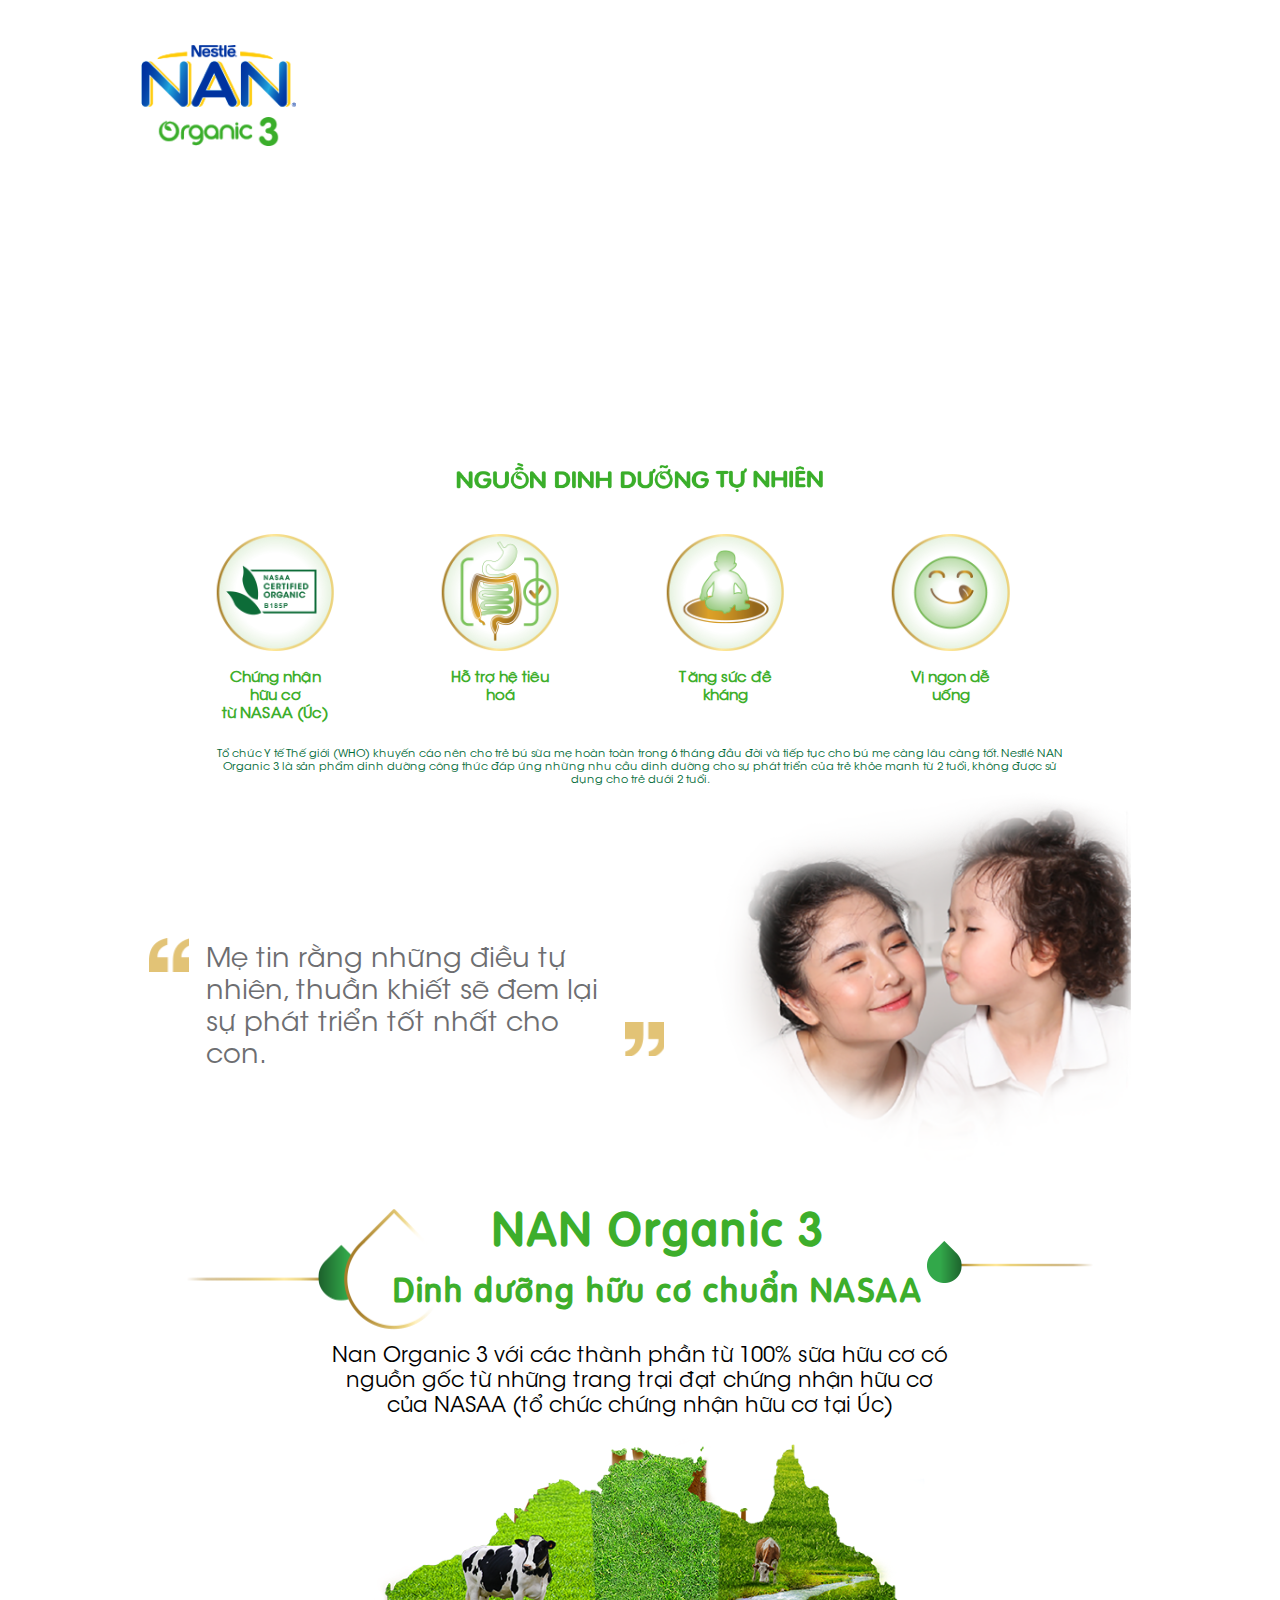
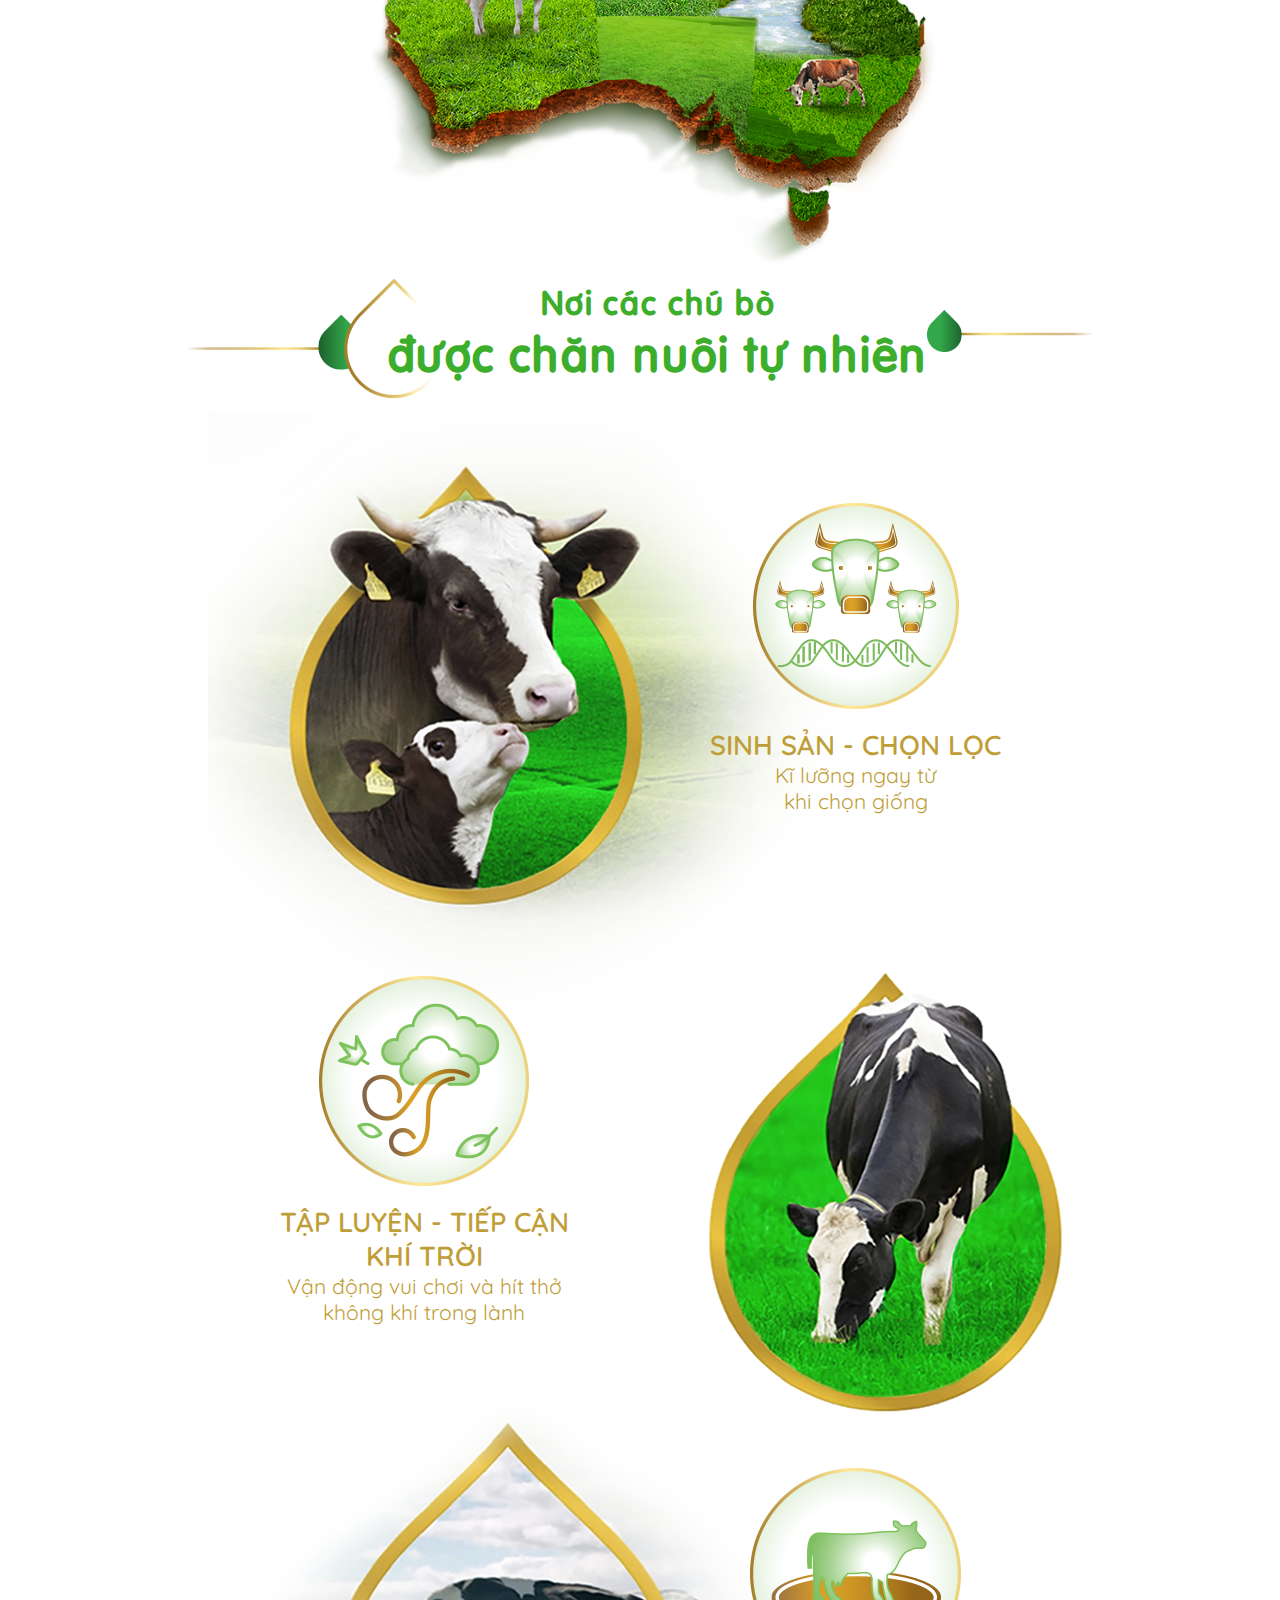
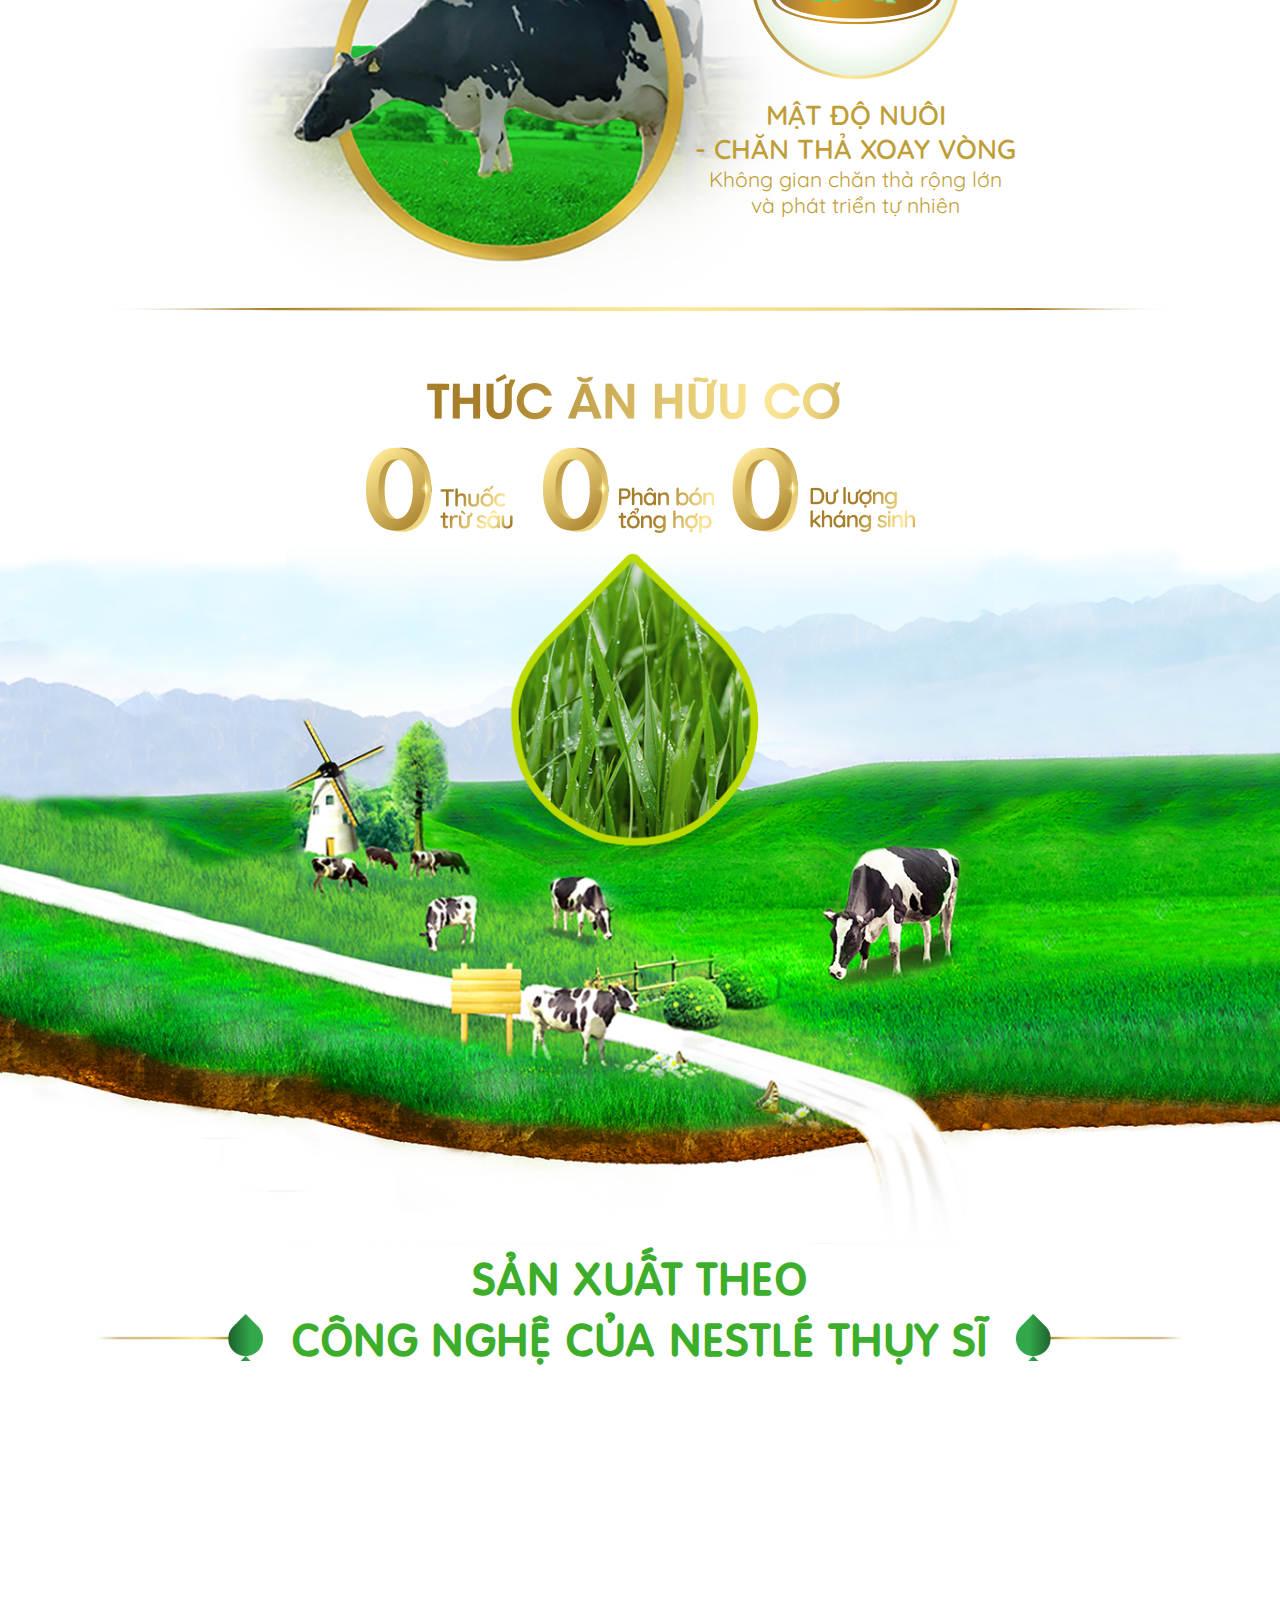
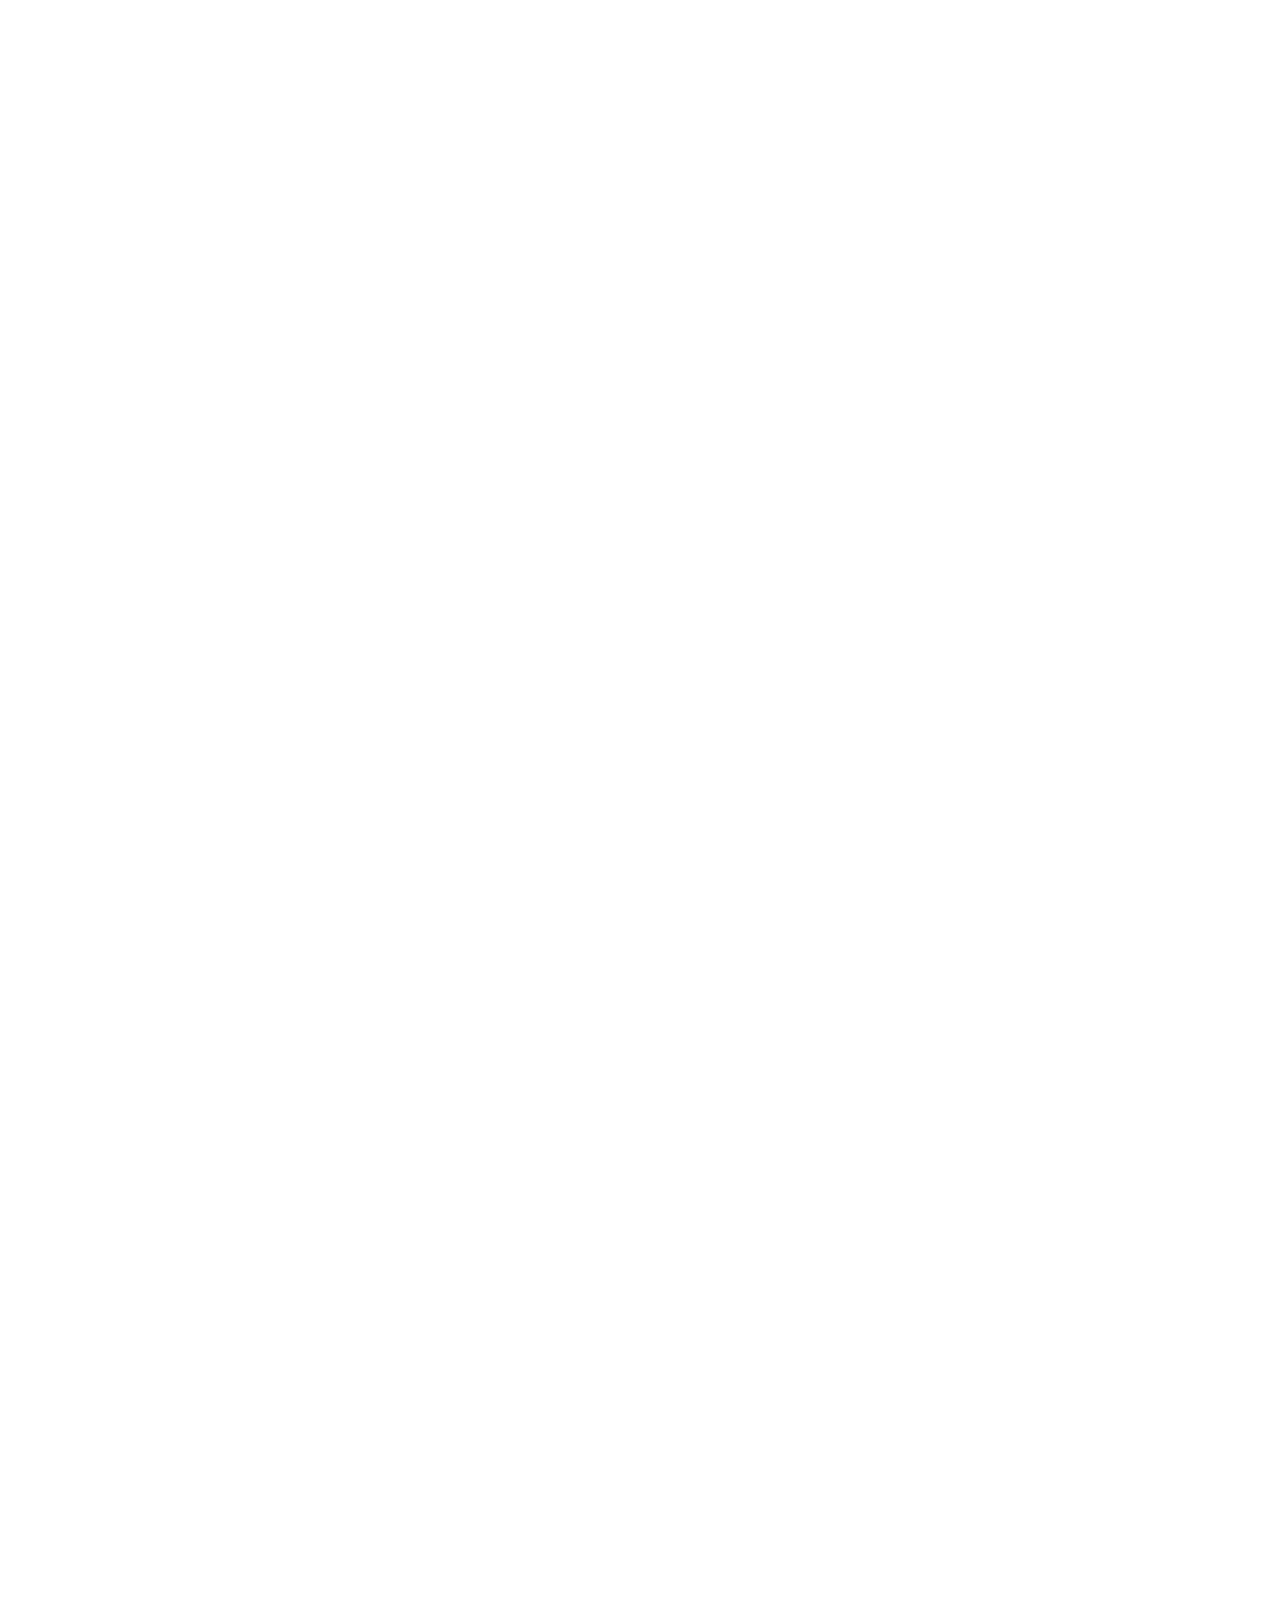
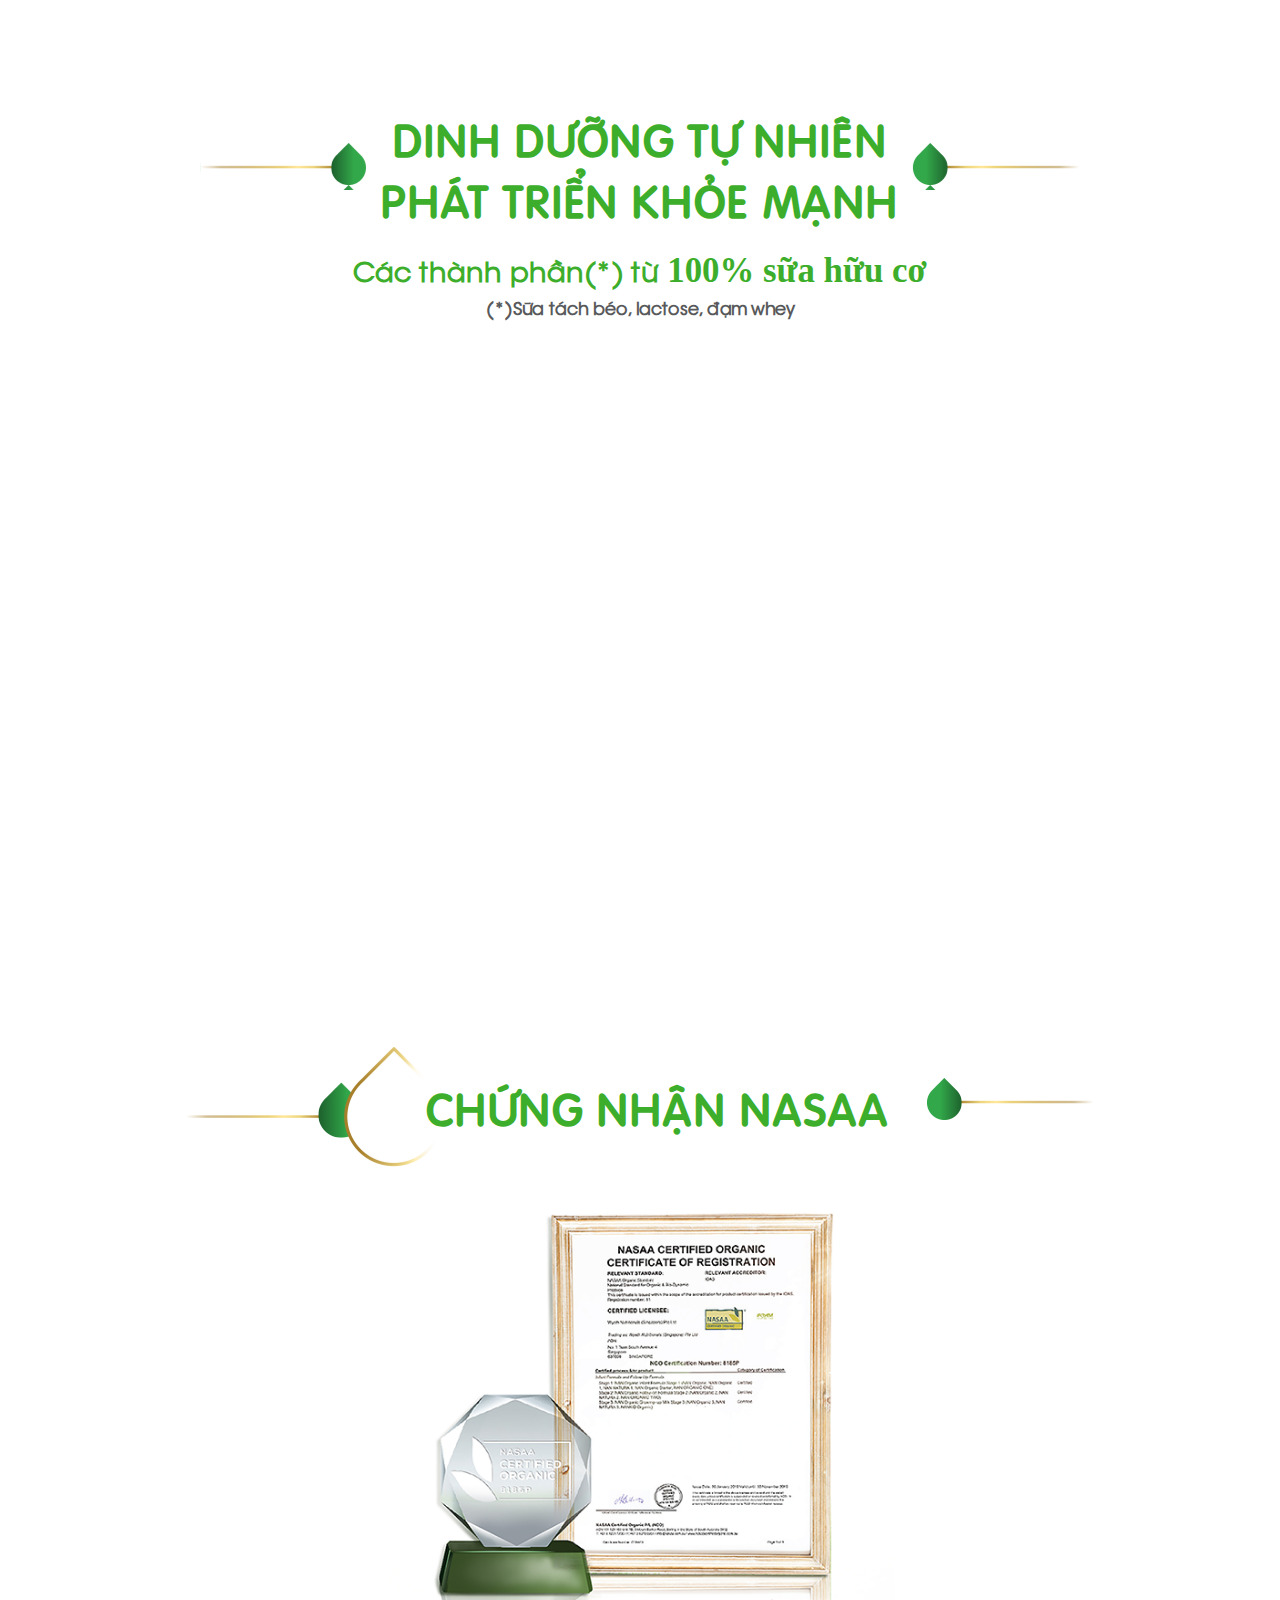
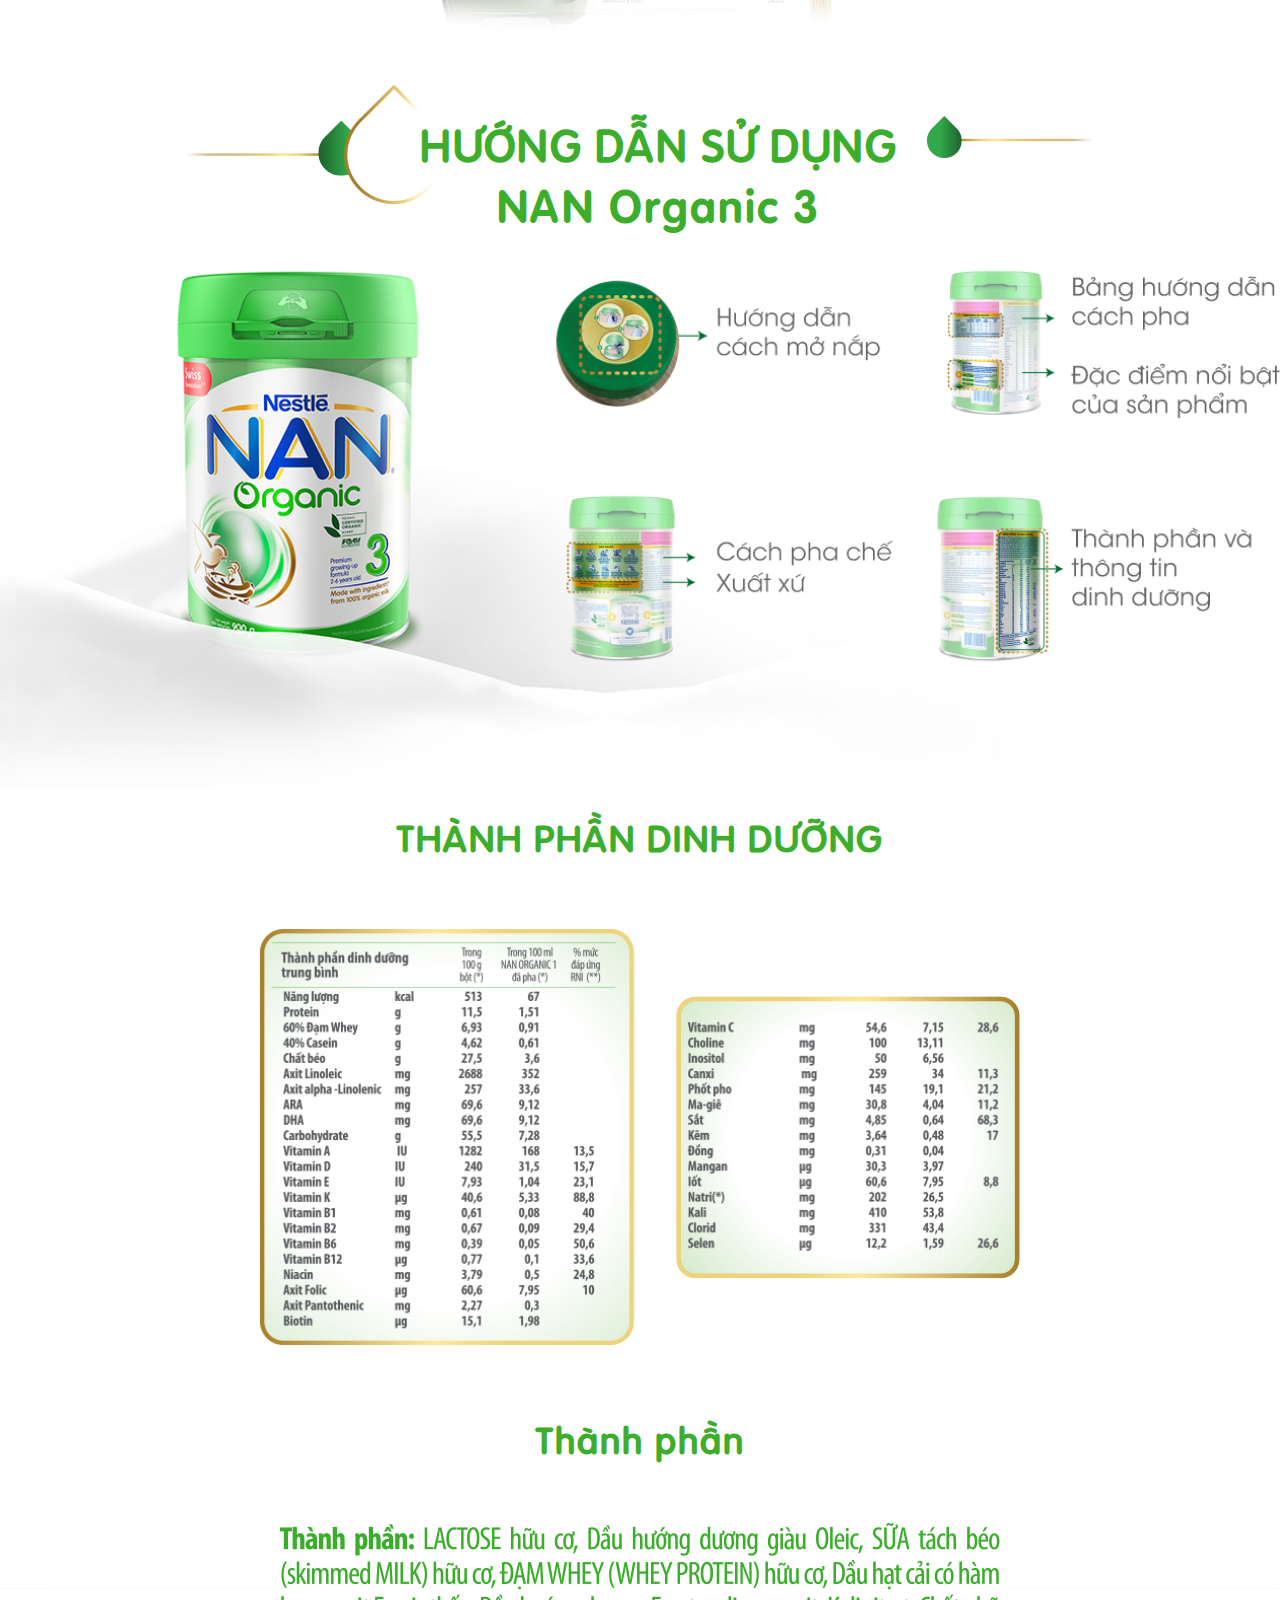
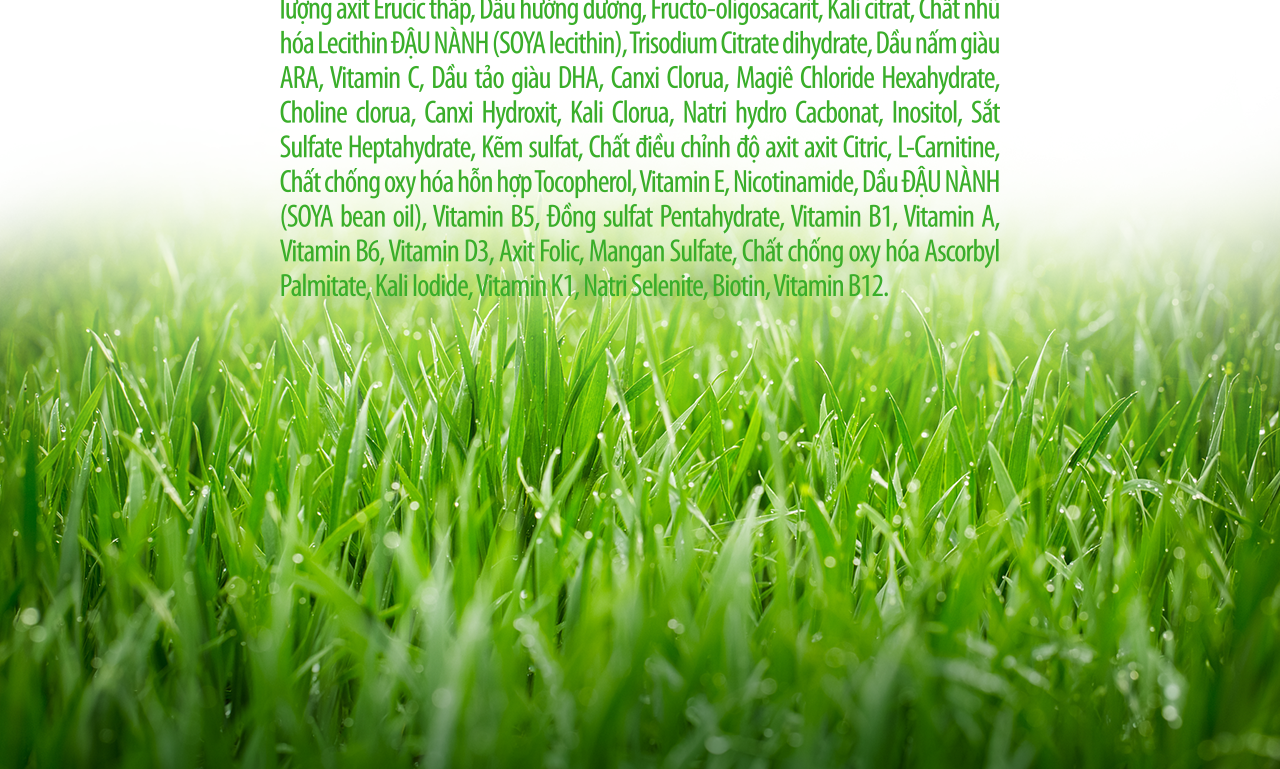
==== index-local.html @ 66a29c16 "master" ====
<!DOCTYPE html>
<html lang="en">
  <head>
    <meta charset="UTF-8" />
    <meta name="viewport" content="width=device-width, initial-scale=1.0" />
    <meta http-equiv="X-UA-Compatible" content="ie=edge" />
    <title>NAN Organic</title>
    <link
      href="https://fonts.googleapis.com/css?family=Quicksand:400,600&display=swap&subset=vietnamese"
      rel="stylesheet"
    />
    <style>
      @font-face {
        font-family: "iCielVAGRoundedNext-Bold";
        src: url([data-uri])
            format("woff2"),
          url([data-uri])
            format("woff");
        font-weight: bold;
        font-style: normal;
      }
      @font-face {
        font-family: "iCielVAGRoundedNext-Medium";
        src: url([data-uri])
            format("woff2"),
          url([data-uri])
            format("woff");
        font-weight: 500;
        font-style: normal;
      }
      @font-face {
        font-family: "VIE-AvantGarde";
        src: url([data-uri])
            format("woff2"),
          url([data-uri])
            format("woff");
        font-weight: normal;
        font-style: normal;
      }
      @font-face {
        font-family: "VIE-AvantGardeDemibold";
        src: url([data-uri])
            format("woff2"),
          url([data-uri])
            format("woff");
        font-weight: 600;
        font-style: normal;
      }
      @font-face {
        font-family: "VIEAvant Garde";
        src: url([data-uri])
            format("woff2"),
          url([data-uri])
            format("woff");
        font-weight: bold;
        font-style: normal;
      }
      @font-face {
        font-family: "Adobe Arabic";
        src: url([data-uri])
            format("woff2"),
          url([data-uri])
            format("woff");
        font-weight: normal;
        font-style: normal;
      }
      @font-face {
        font-family: "Adobe Arabic";
        src: url([data-uri])
            format("woff2"),
          url([data-uri])
            format("woff");
        font-weight: normal;
        font-style: normal;
      }
      @font-face {
        font-family: "iCiel VAG Rounded Next";
        src: url([data-uri])
            format("woff2"),
          url([data-uri])
            format("woff");
        font-weight: bold;
        font-style: normal;
      }
      @font-face {
        font-family: "VIEAvant Garde";
        src: url([data-uri])
            format("woff2"),
          url([data-uri])
            format("woff");
        font-weight: bold;
        font-style: normal;
      }
      @font-face {
        font-family: "iCiel VAG Rounded Next";
        src: url([data-uri])
            format("woff2"),
          url([data-uri]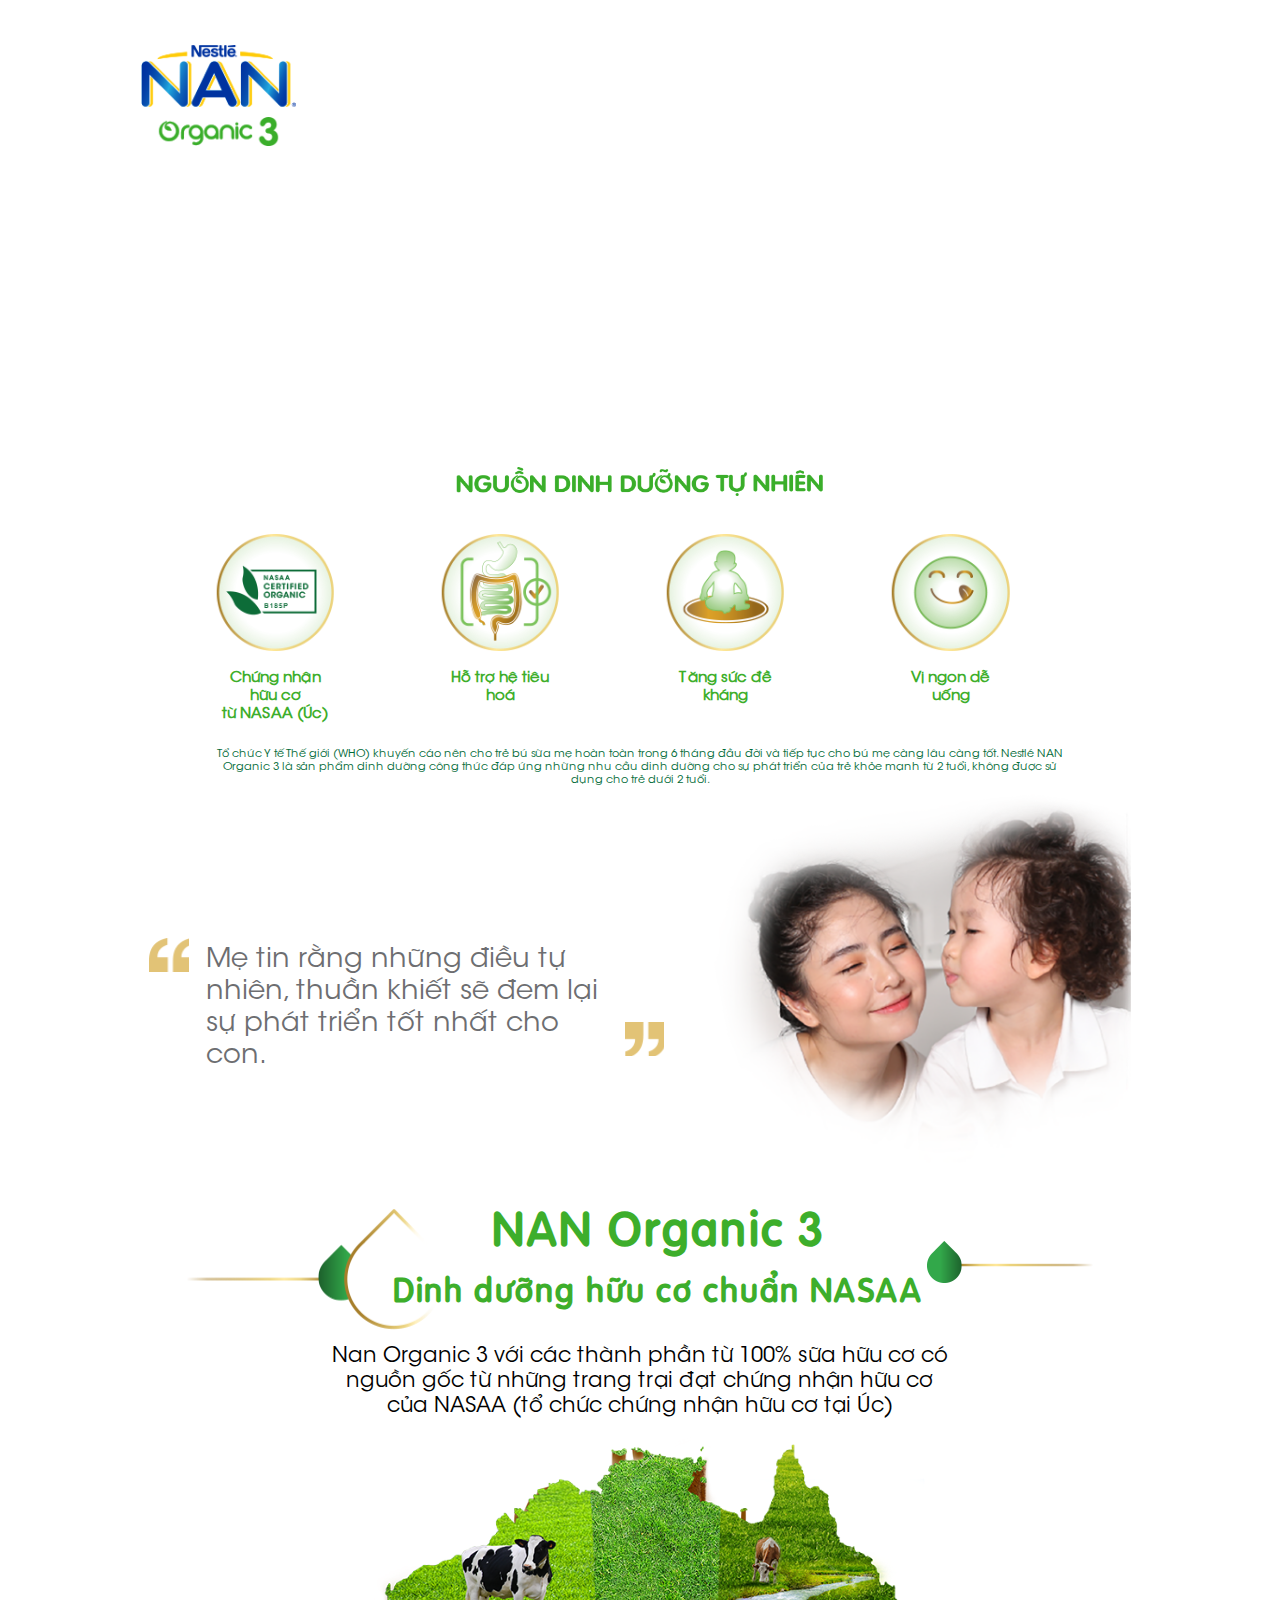
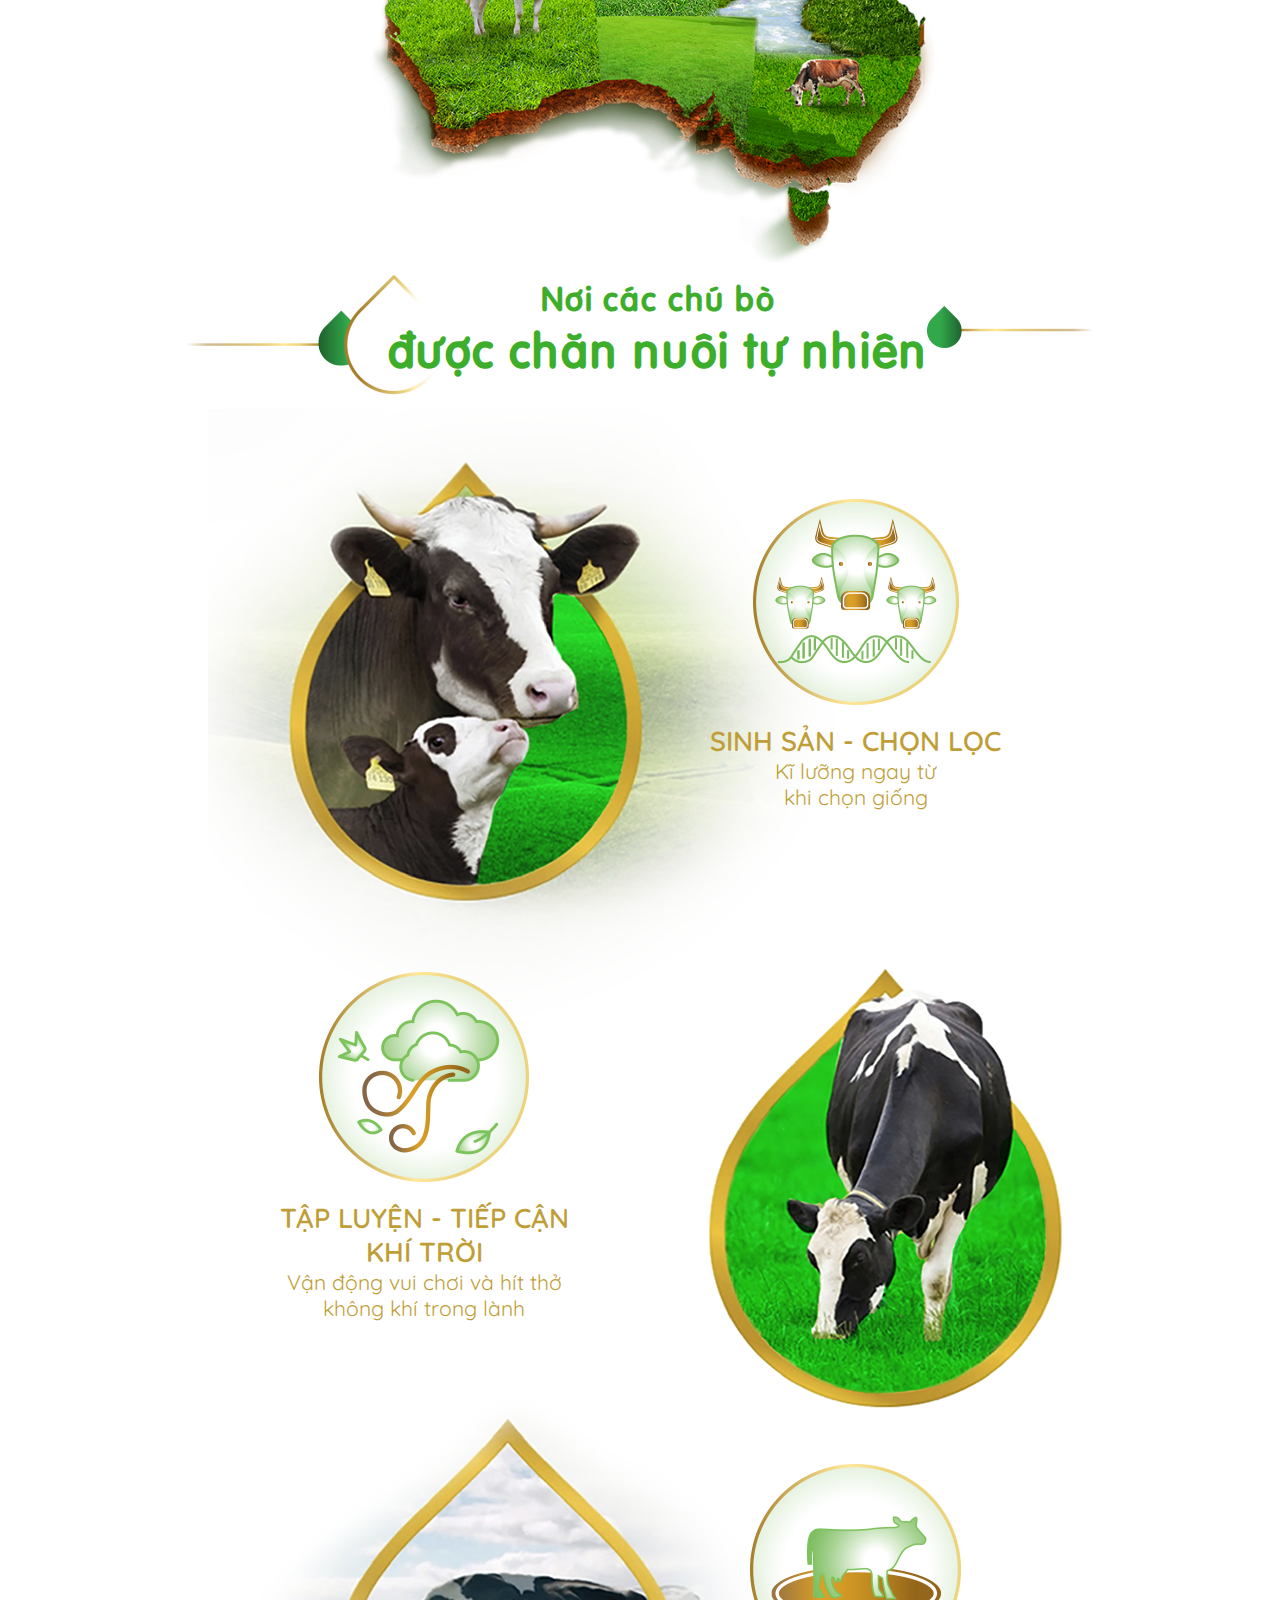
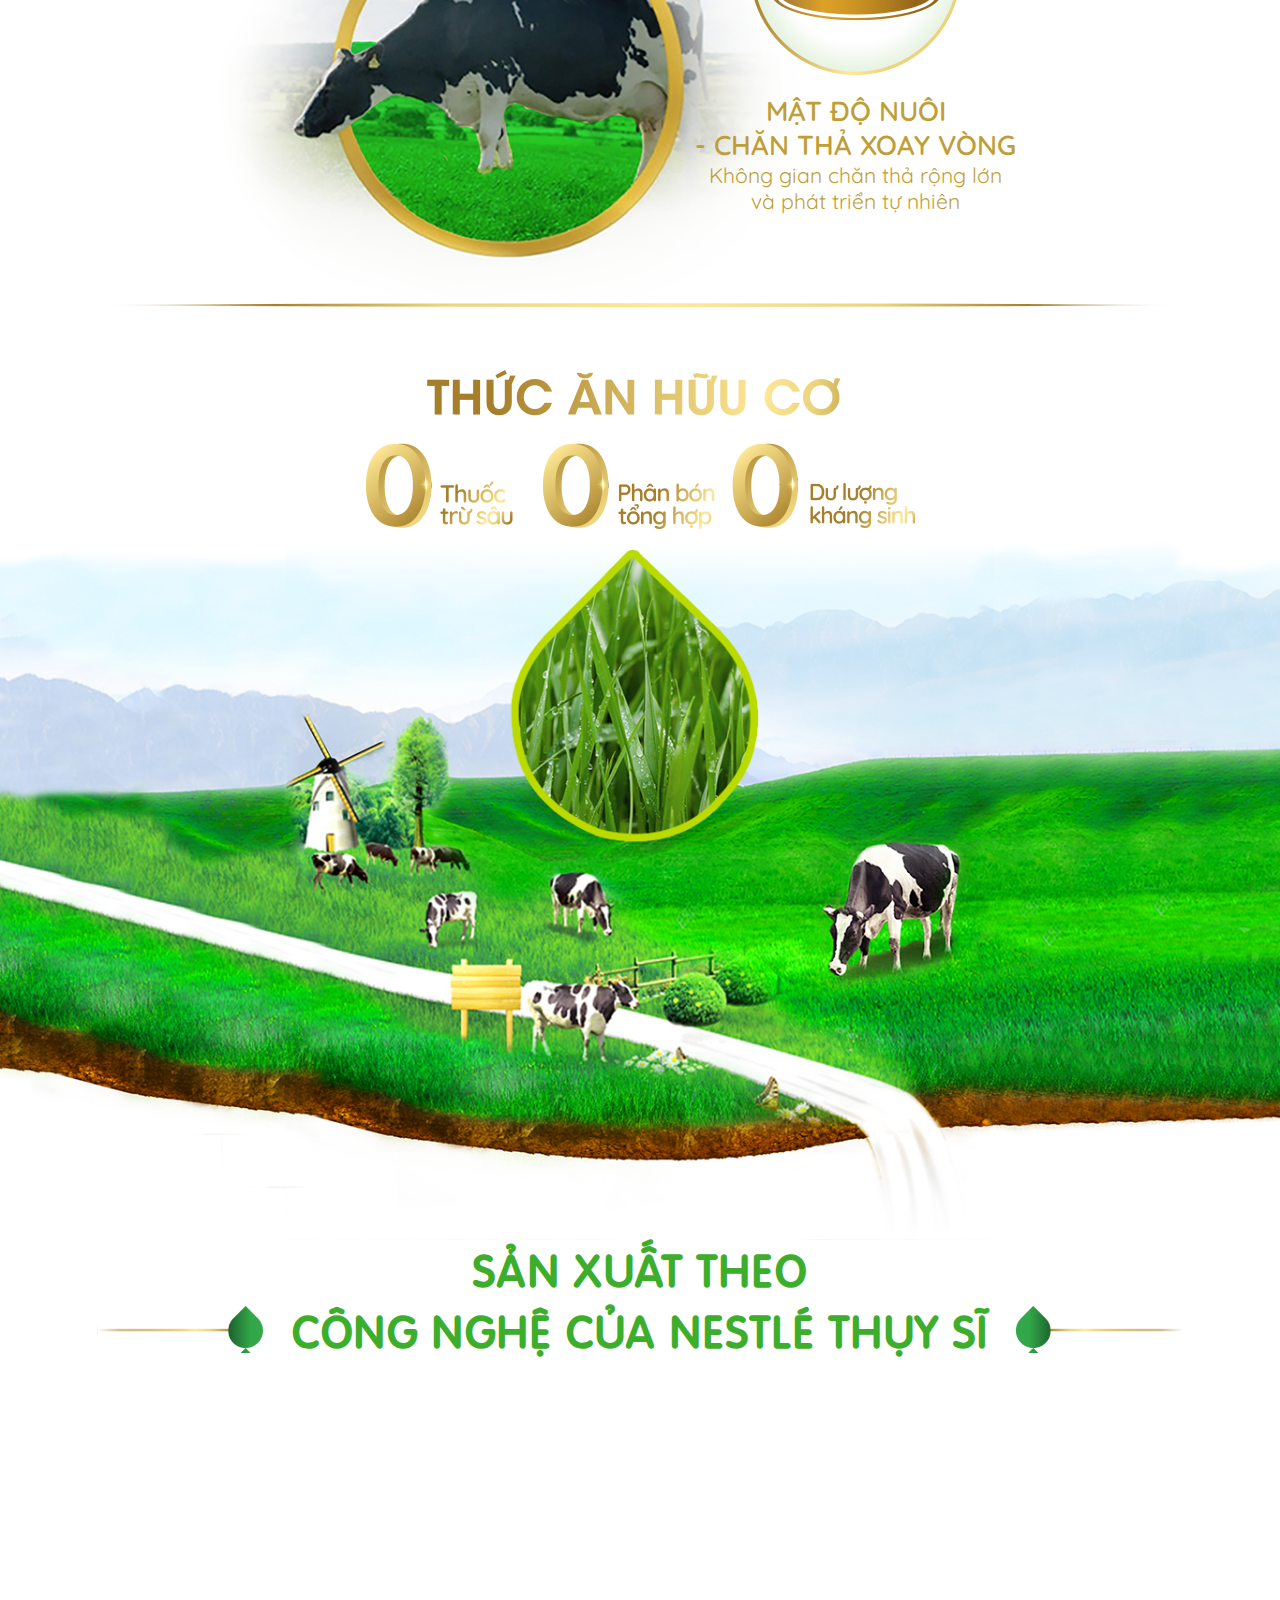
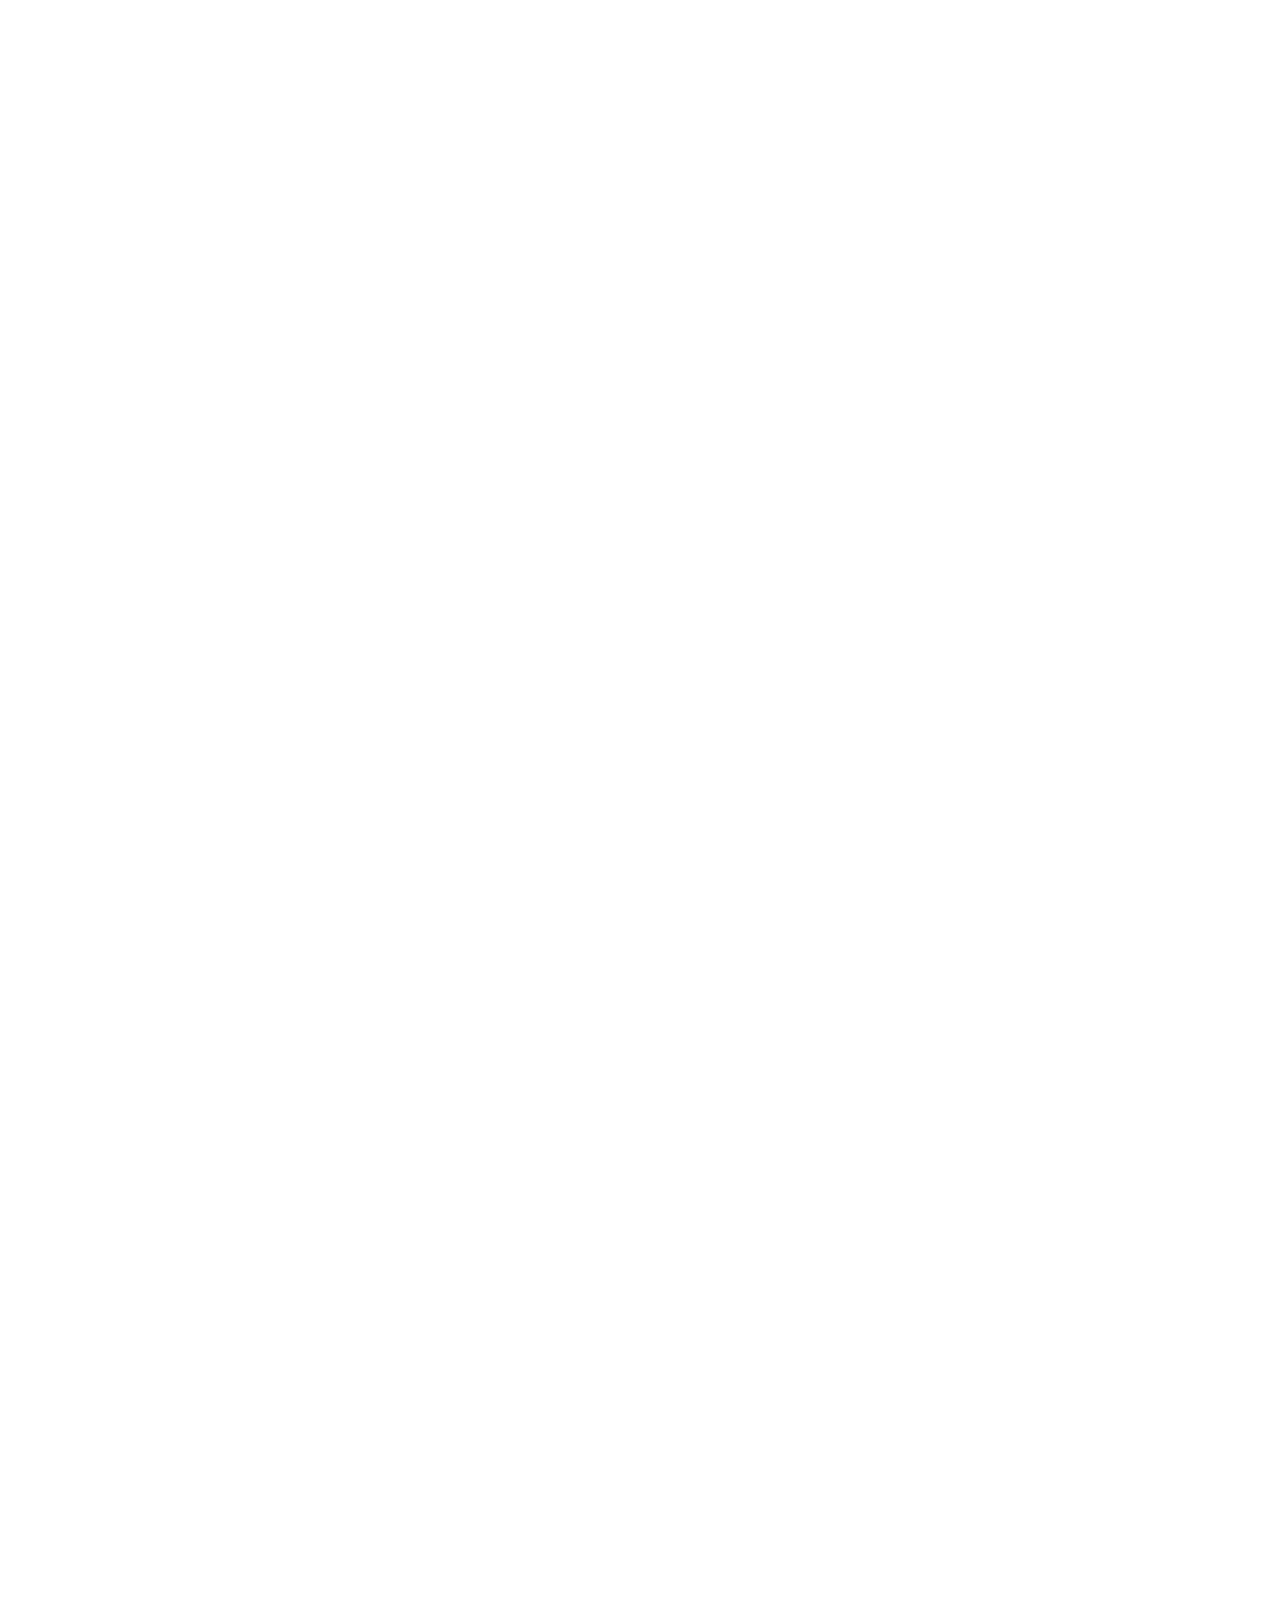
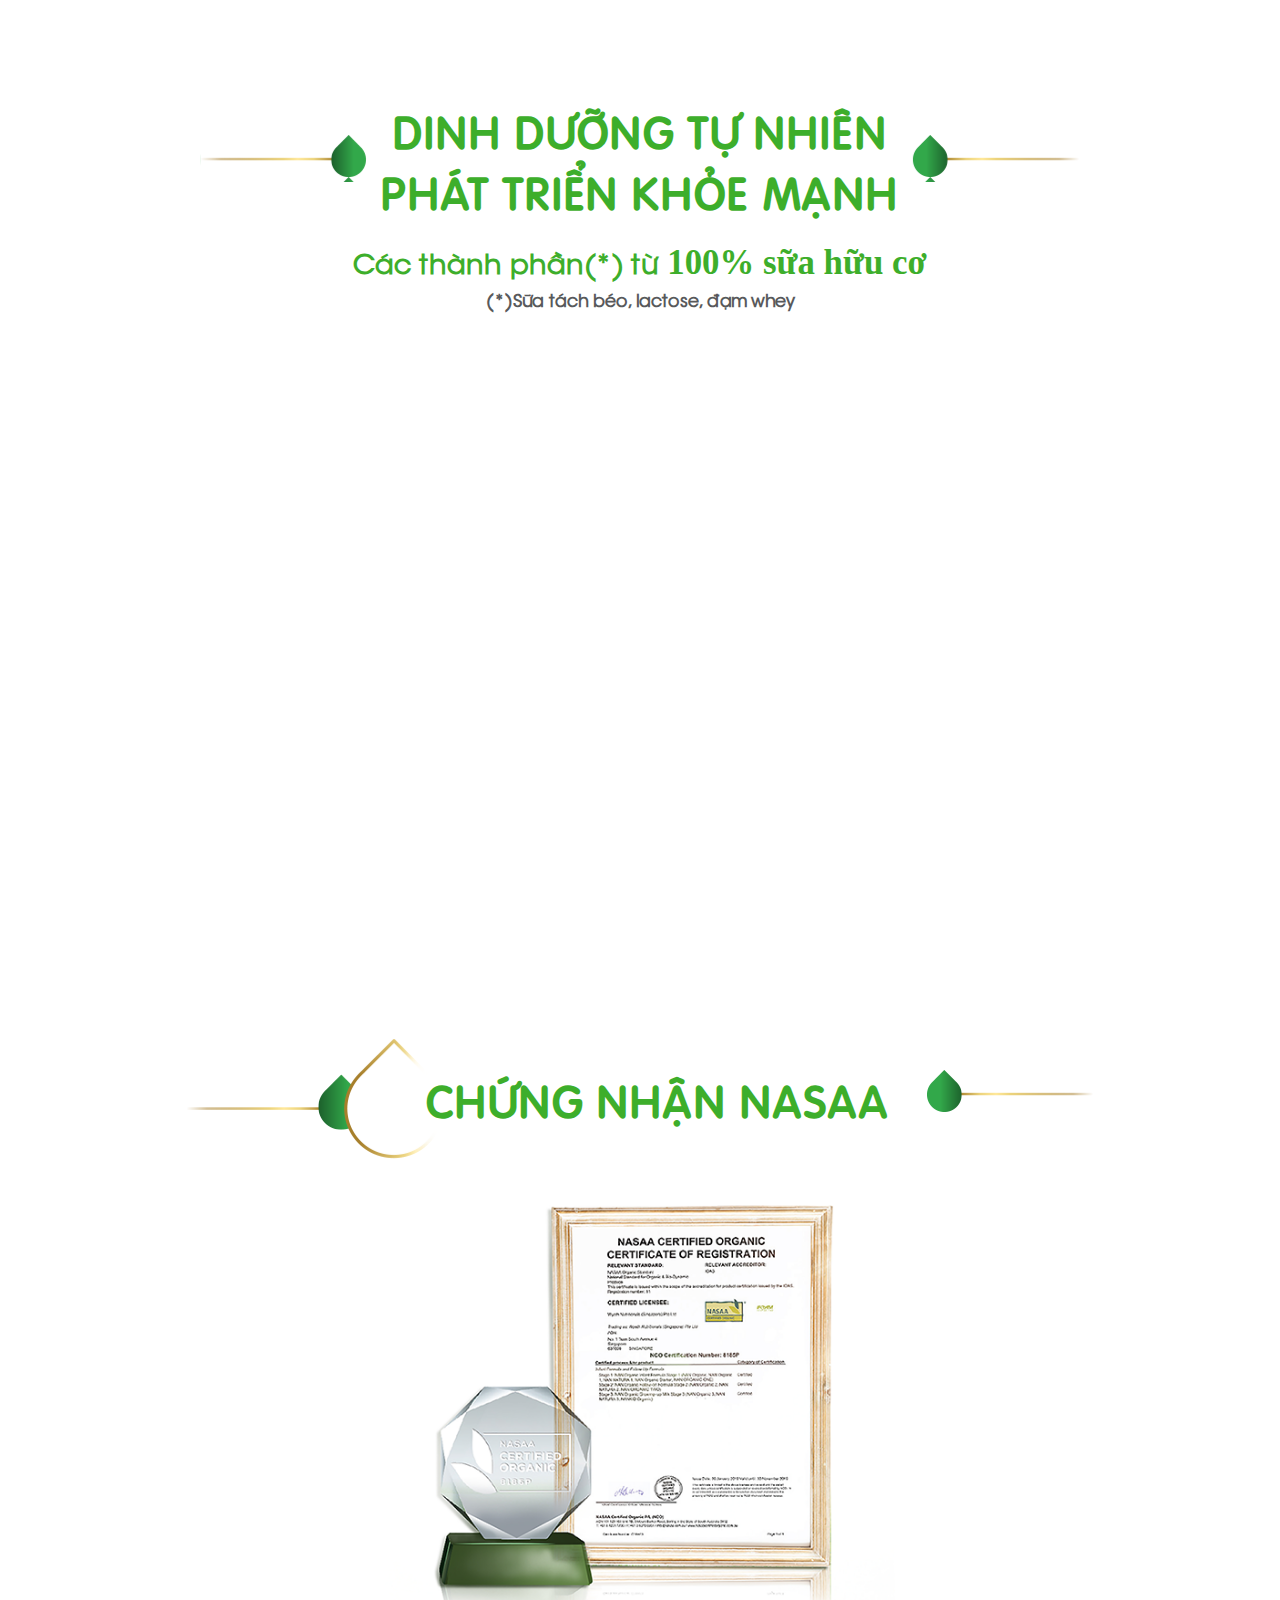
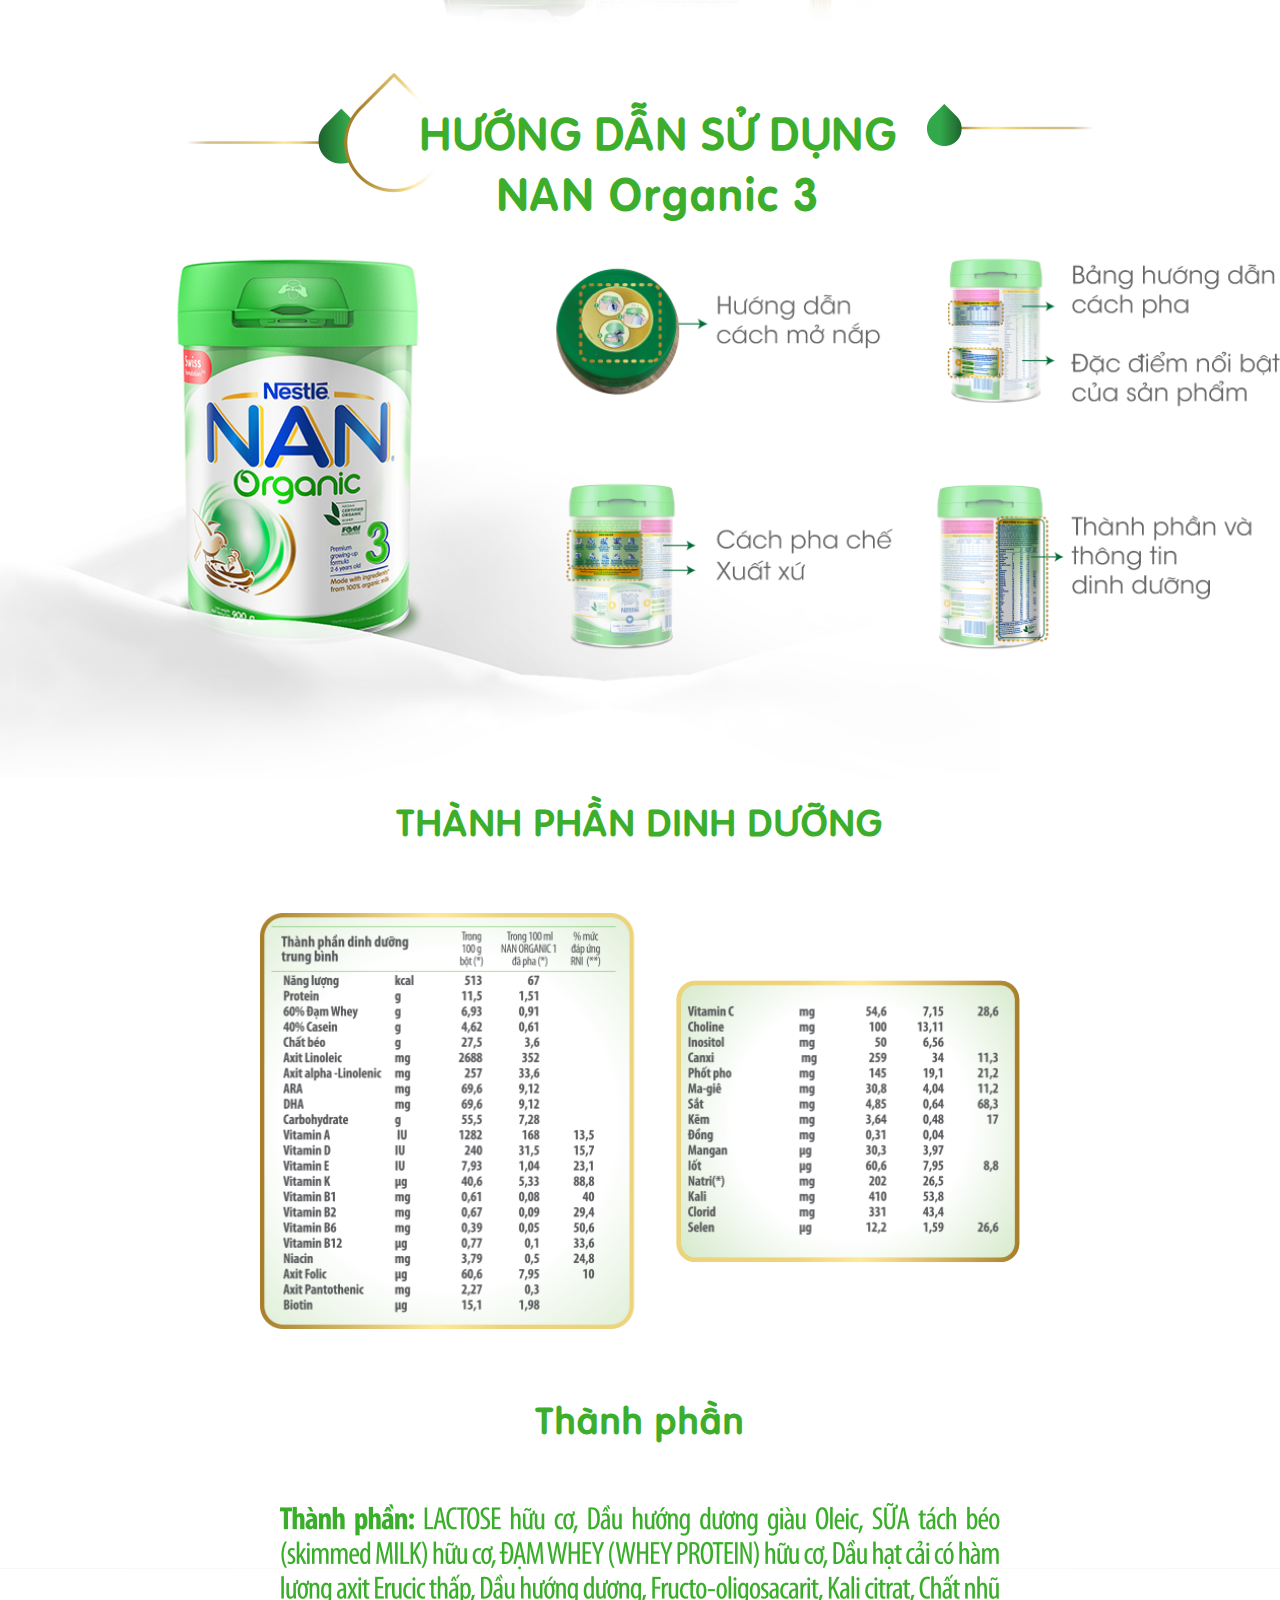
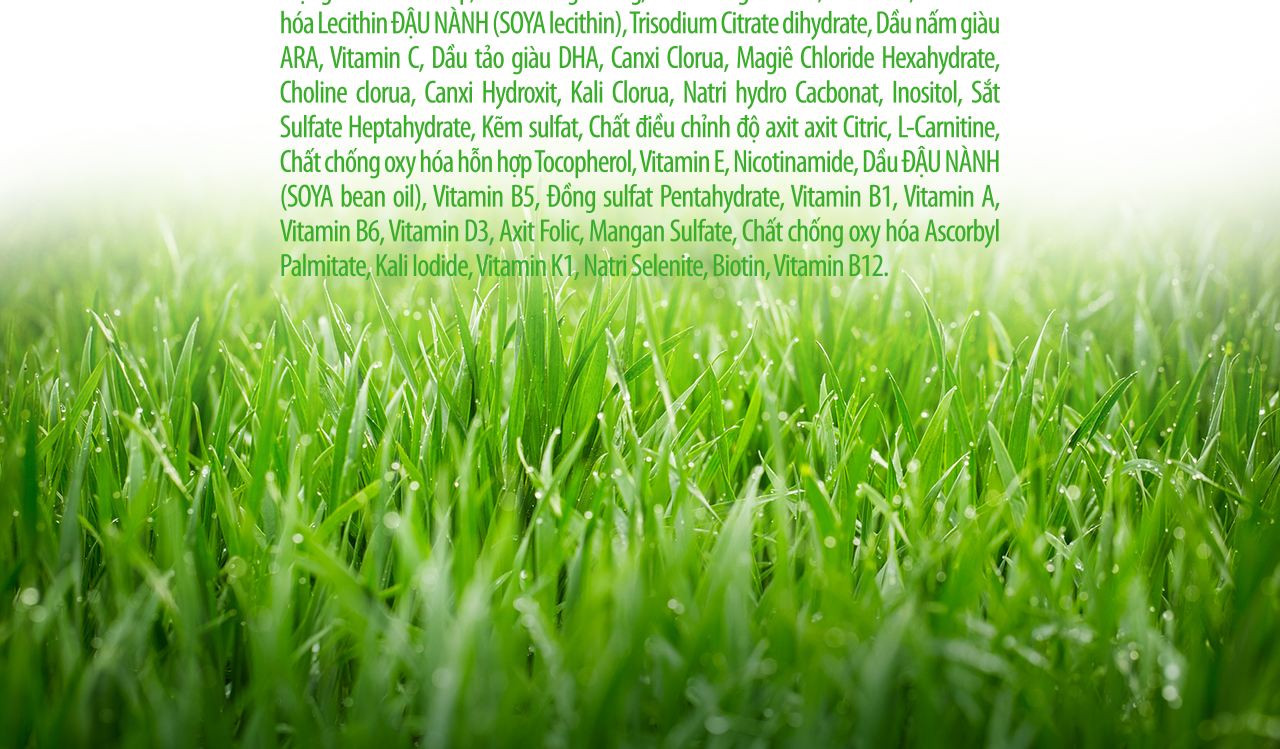
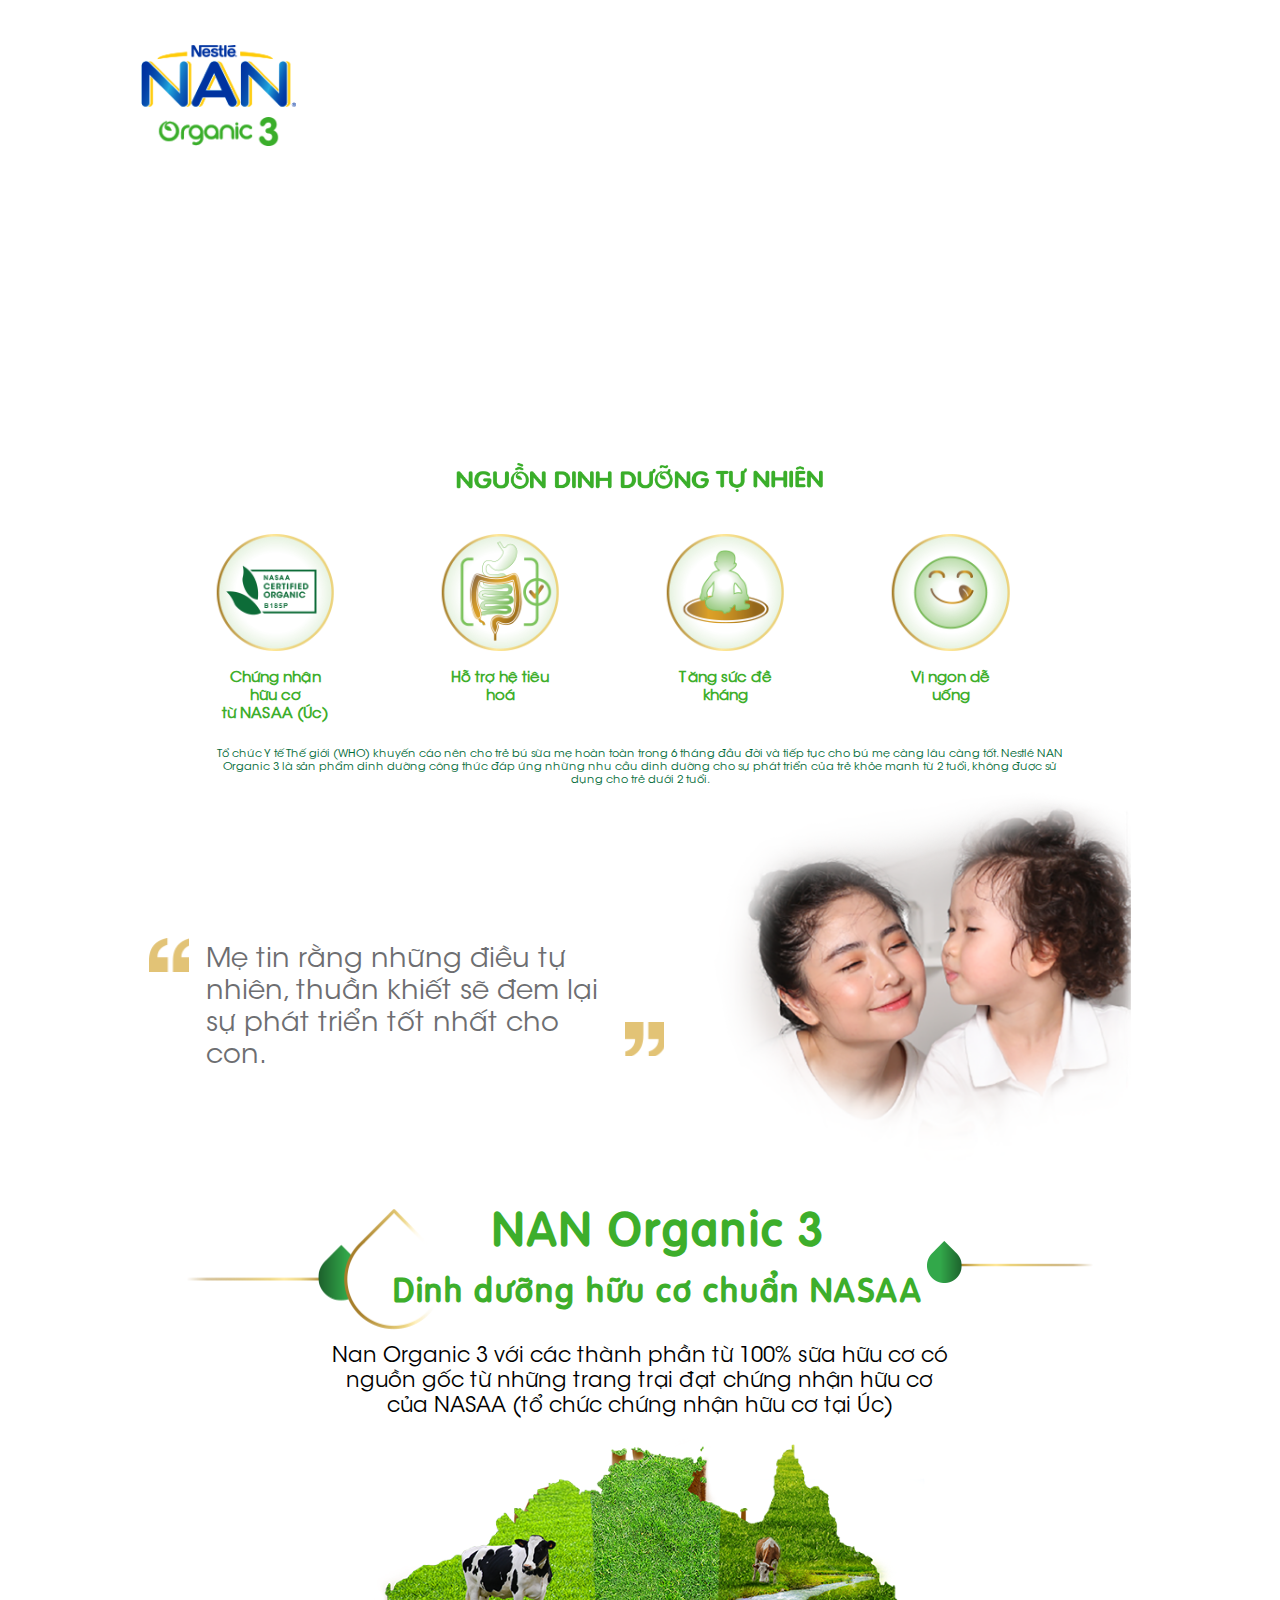
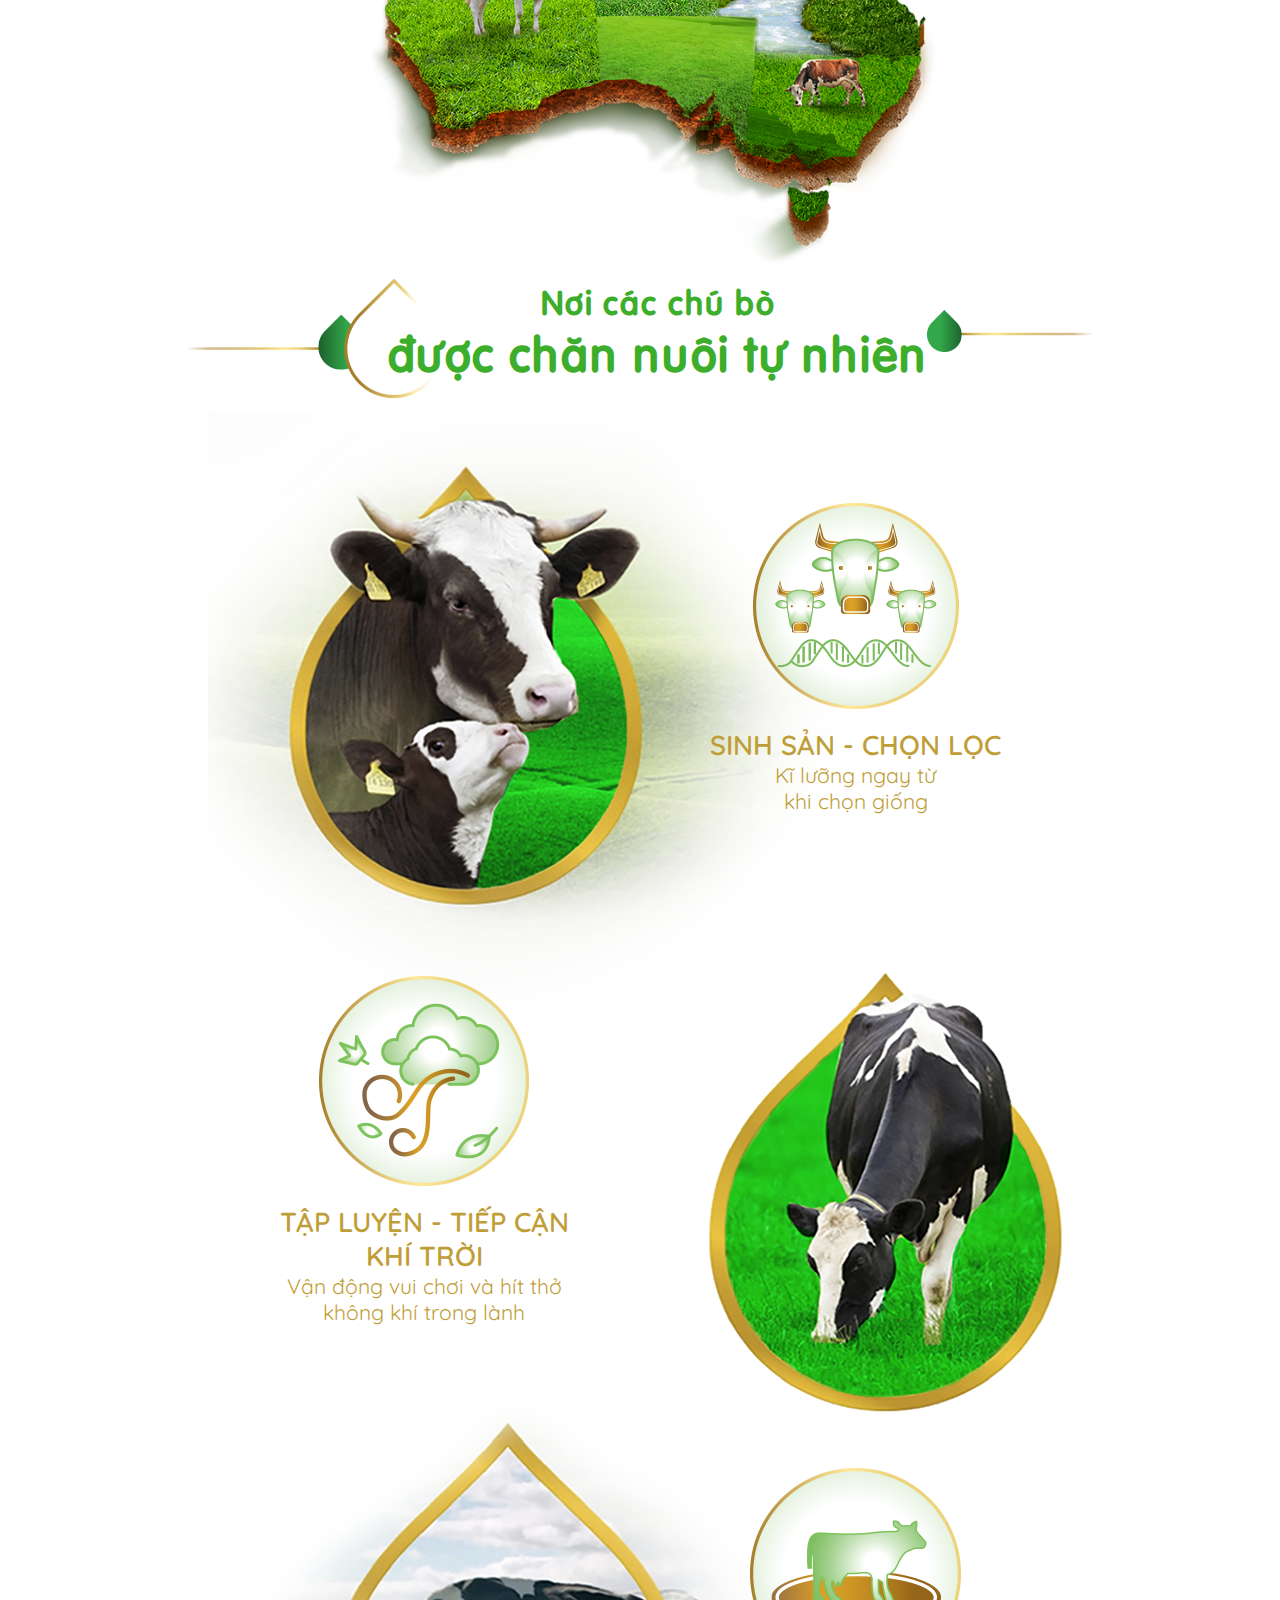
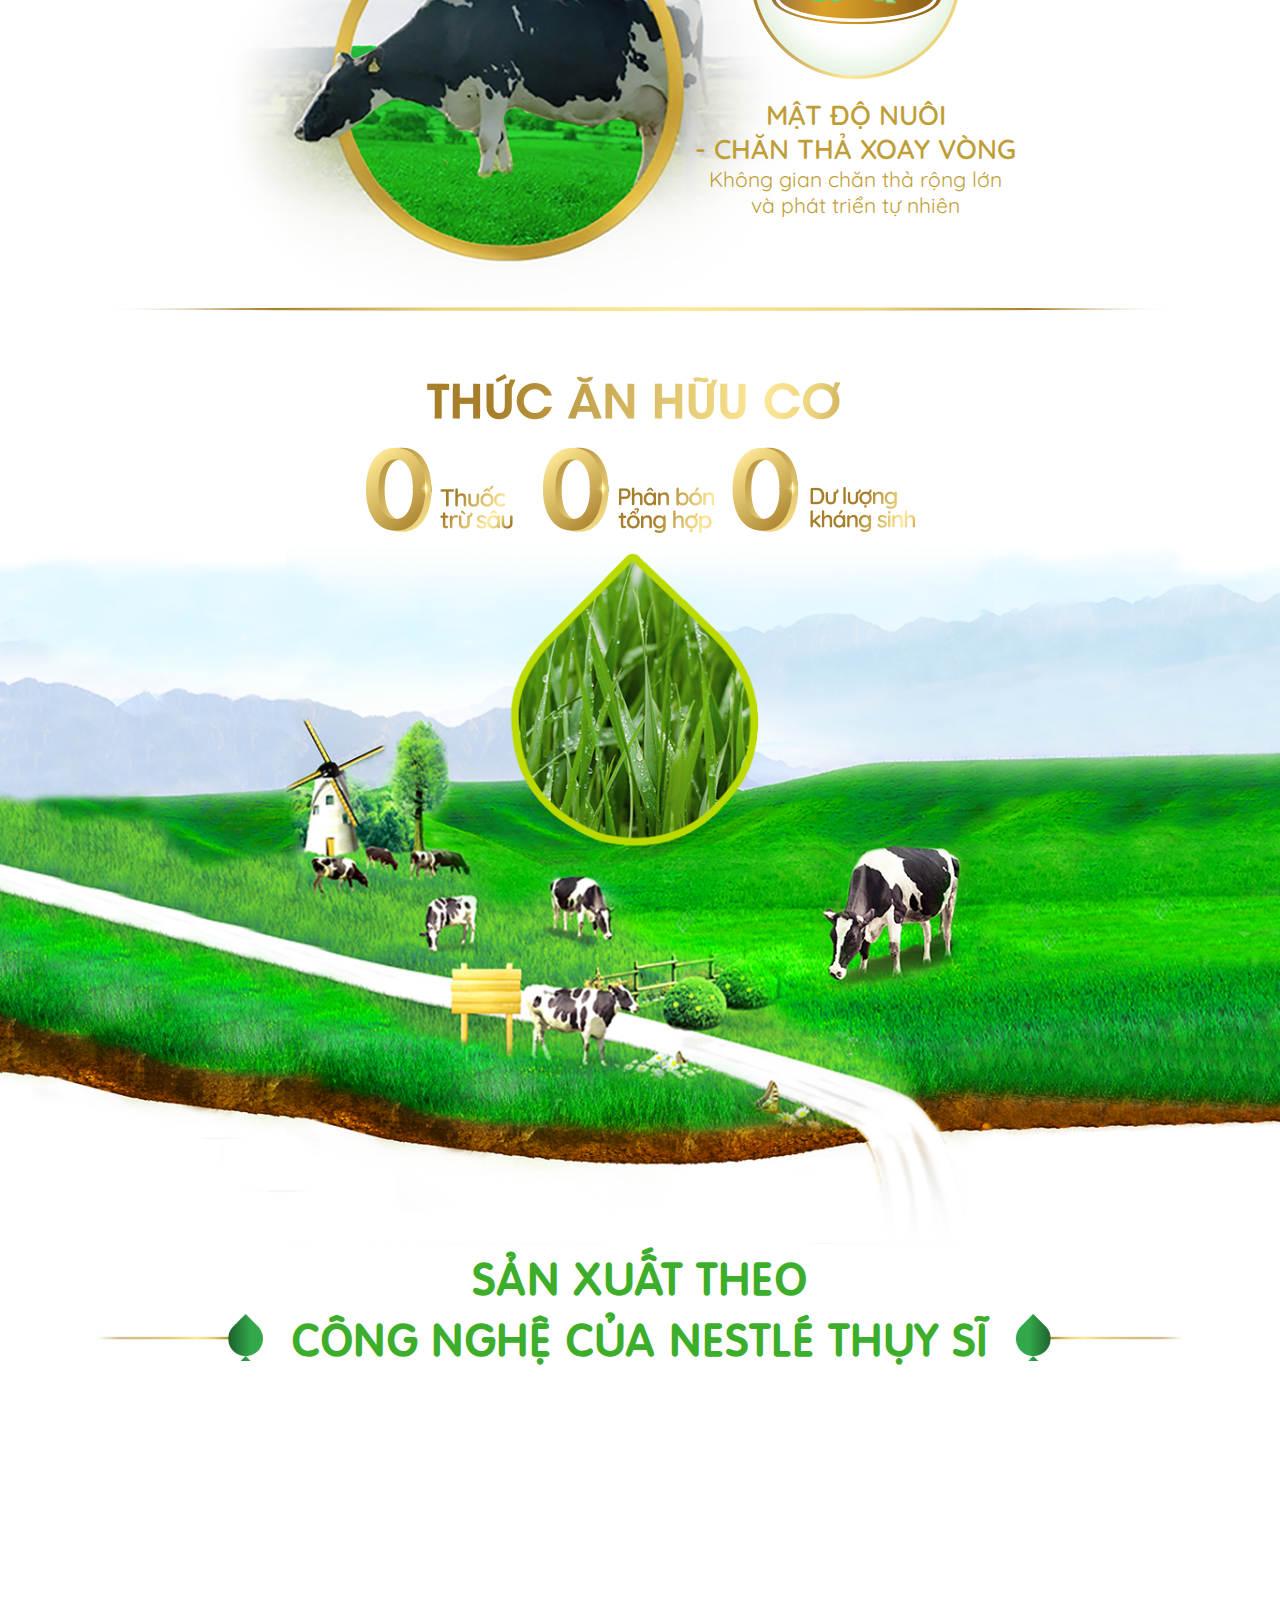
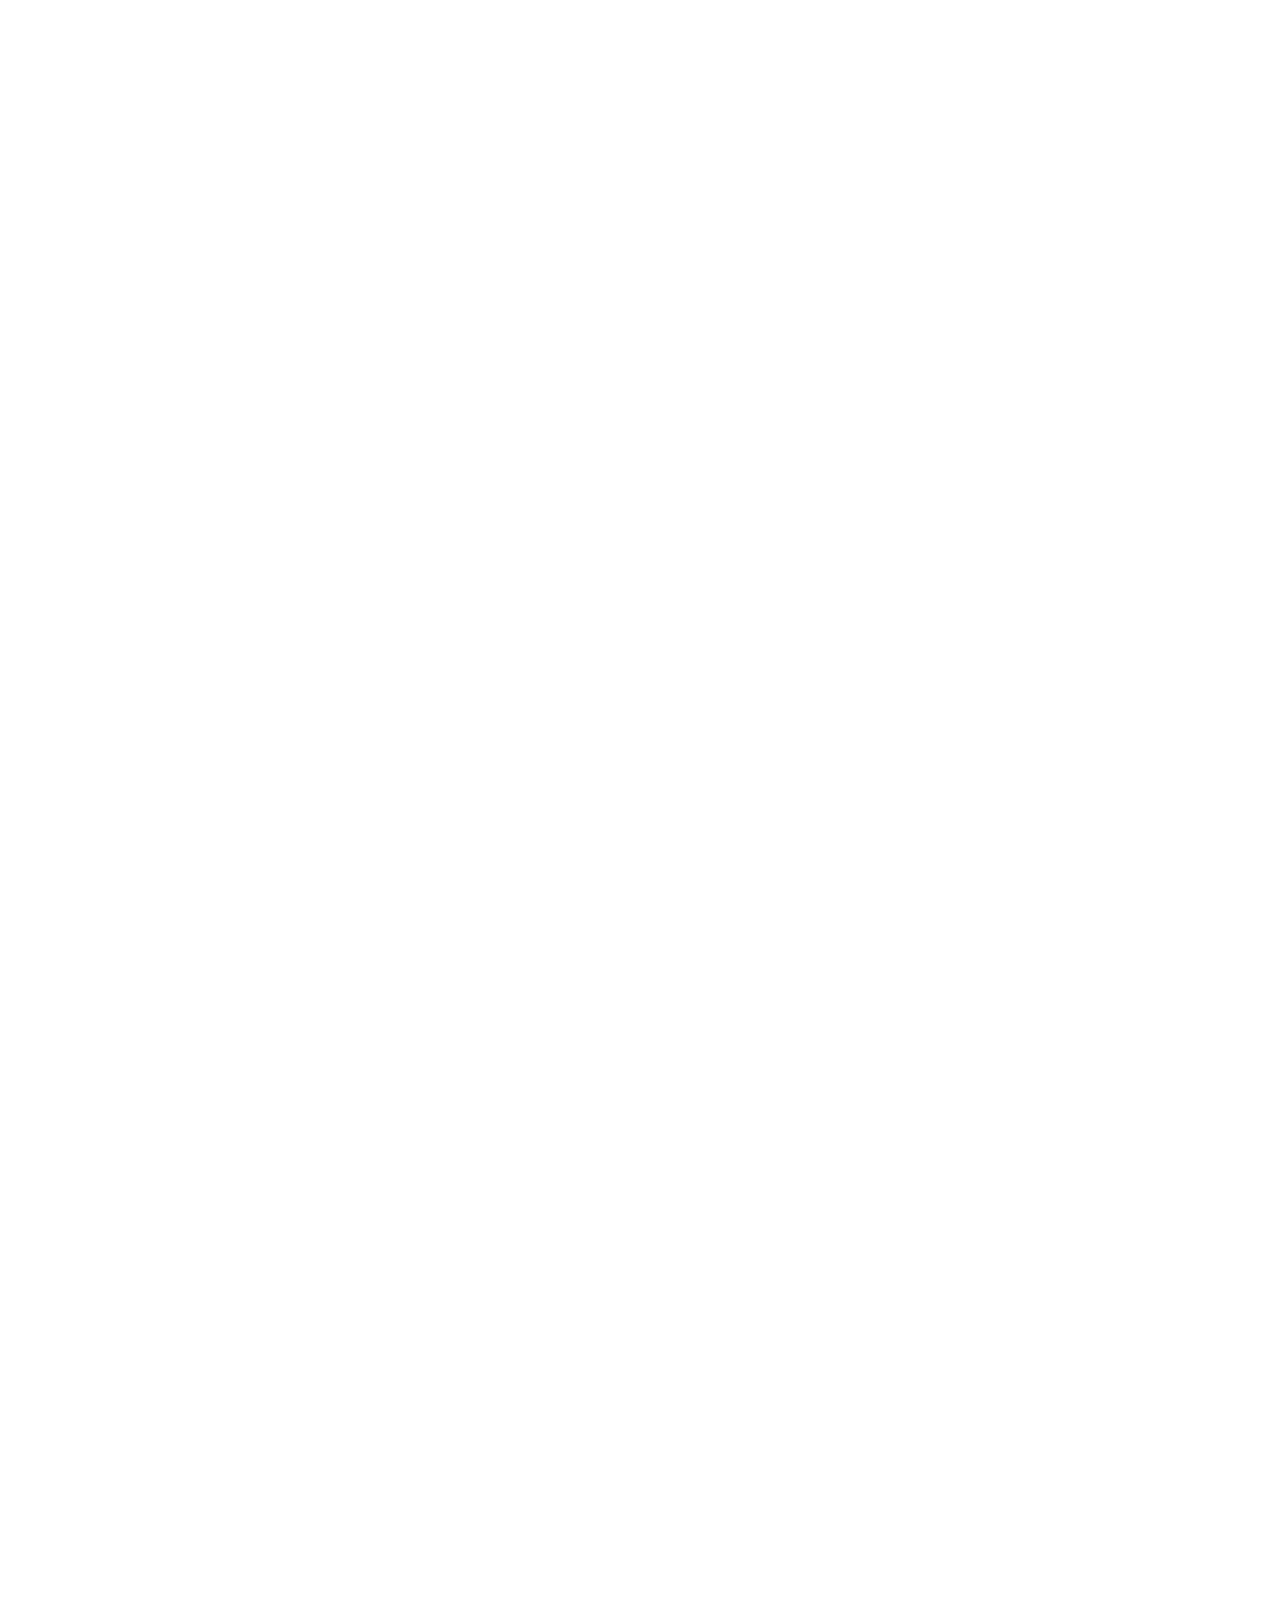
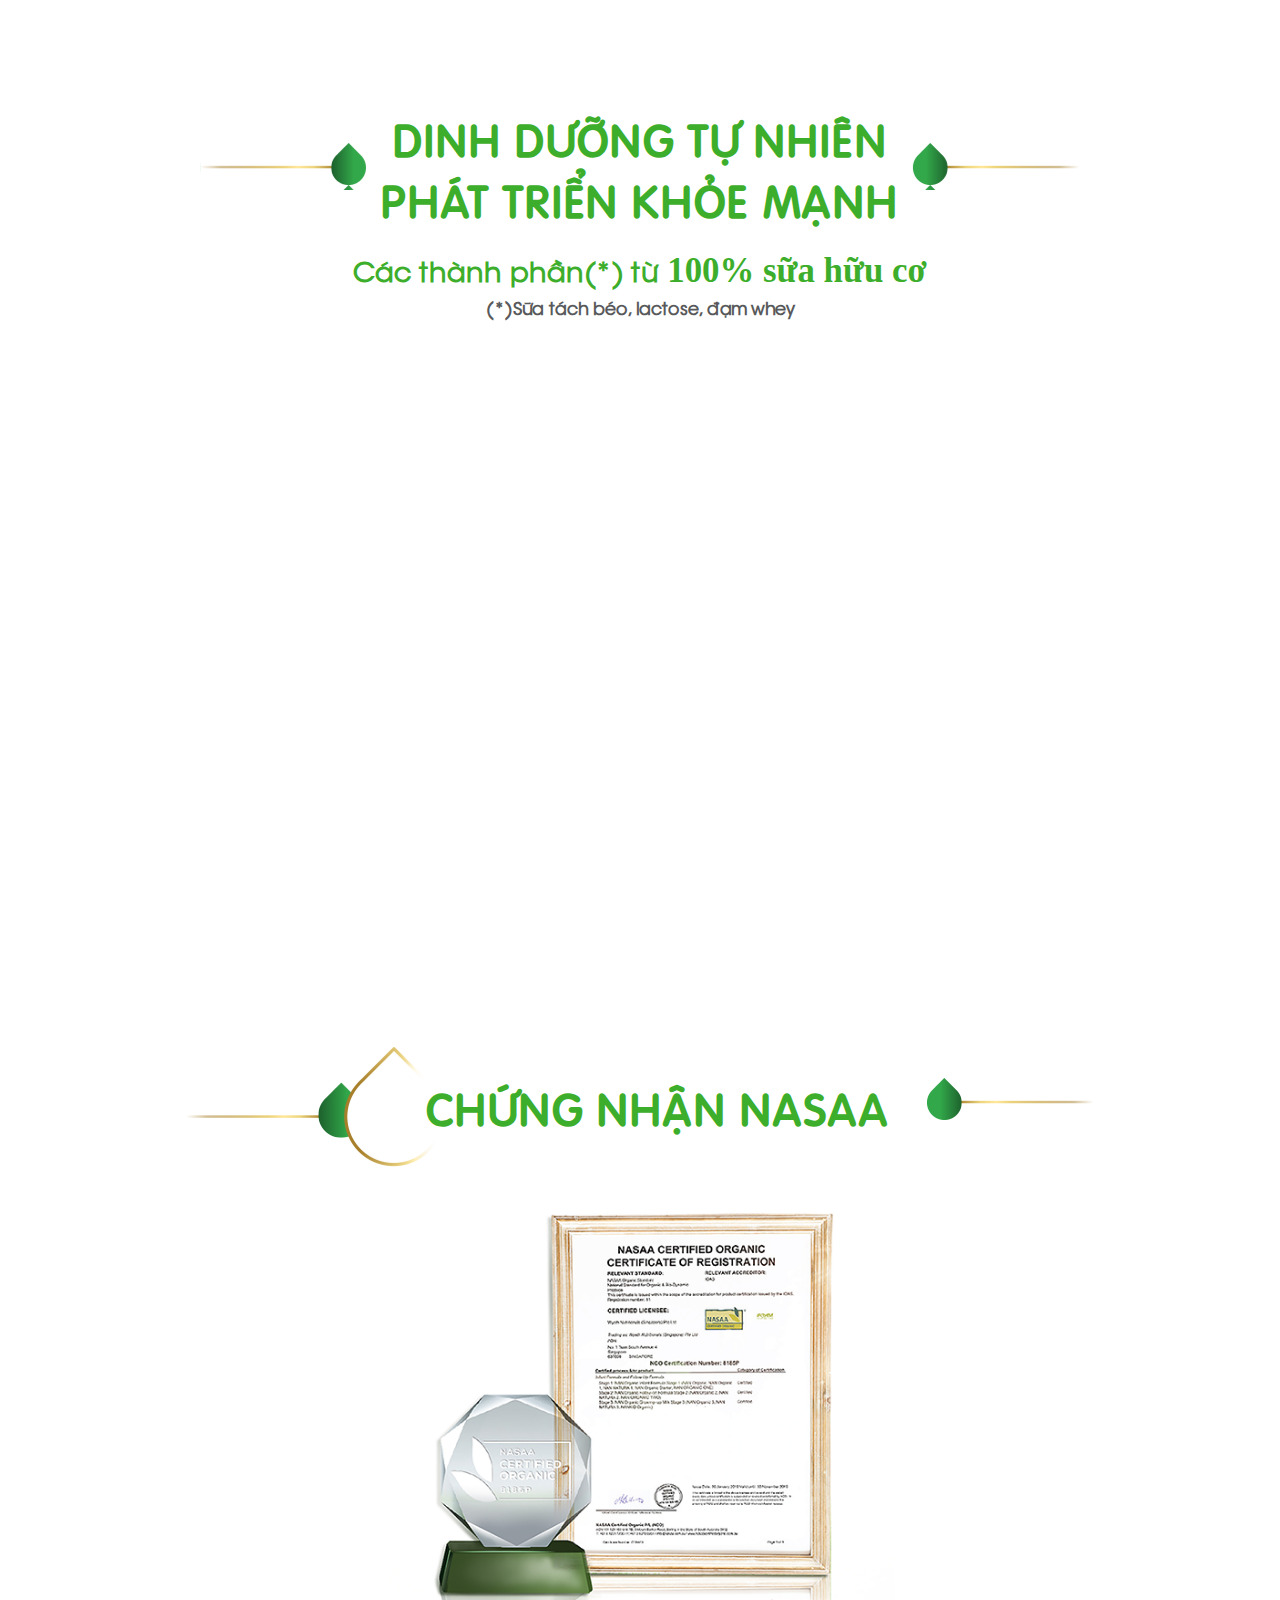
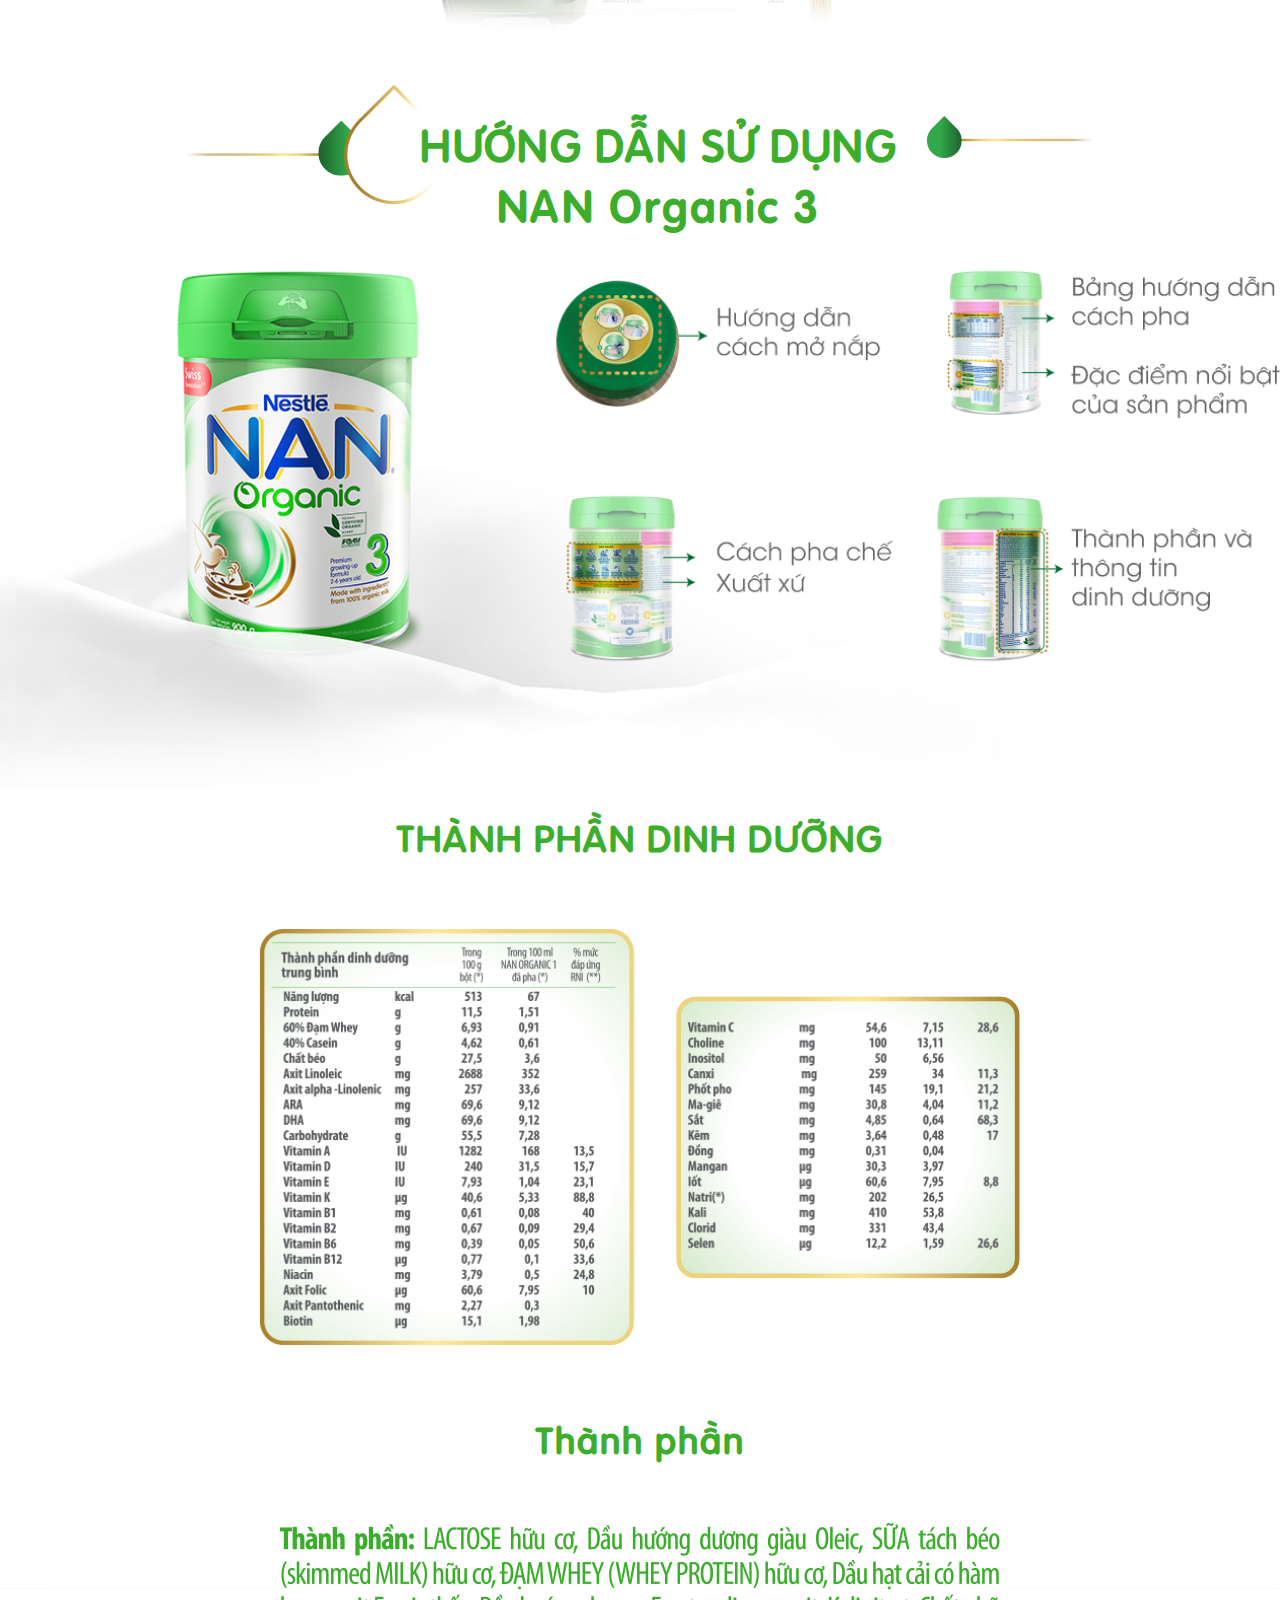
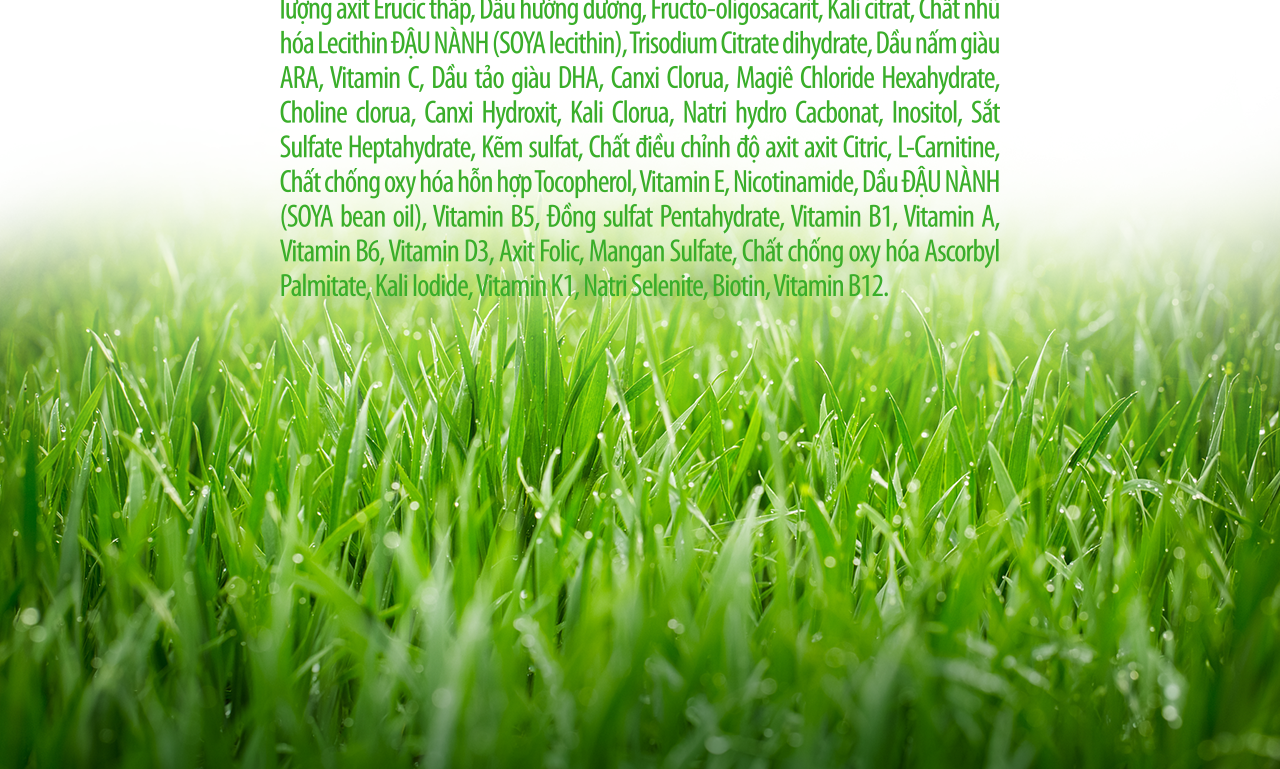
